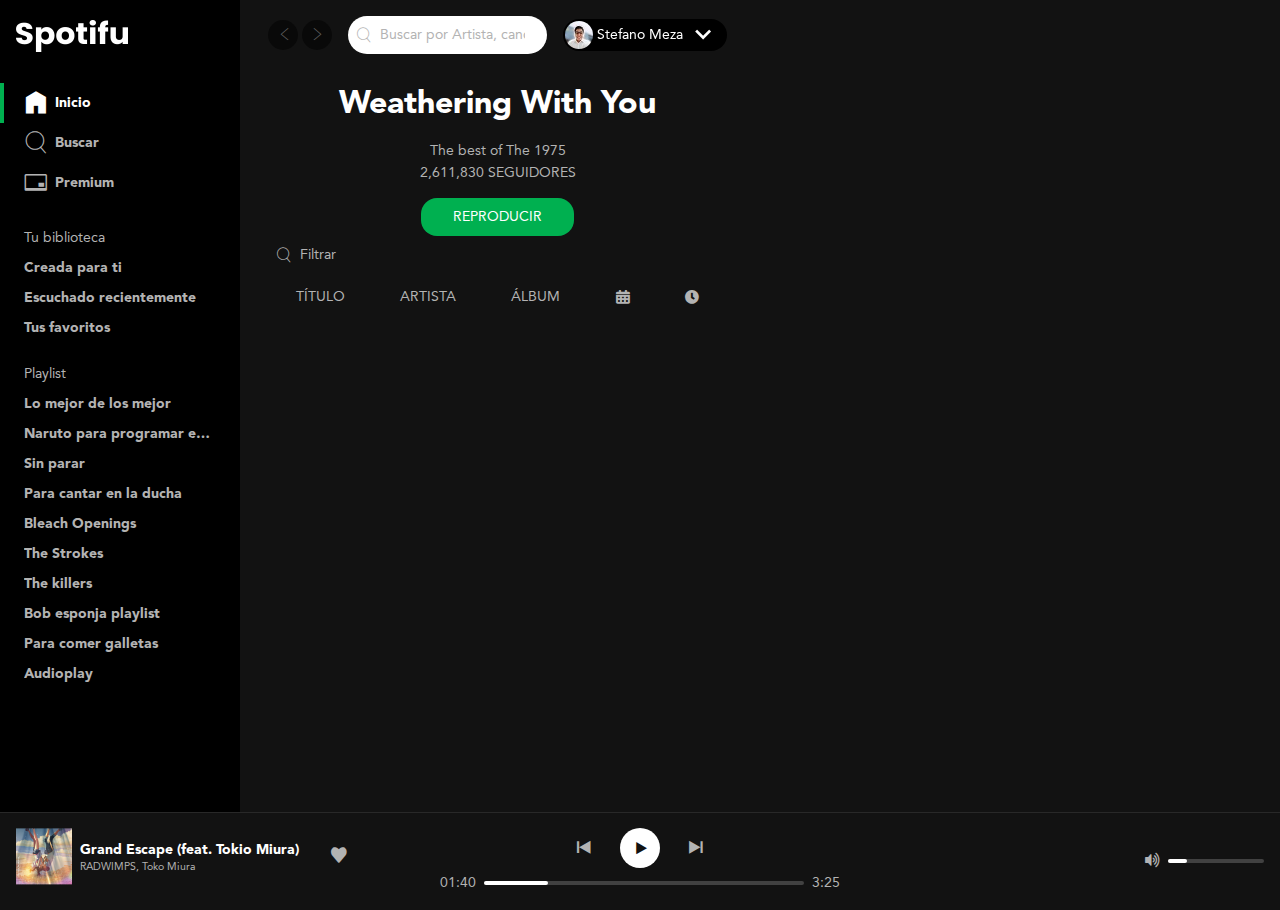
==== playlist.html @ 1817c363 "finish: playlist-header" ====
<!DOCTYPE html>
<html lang="en">
<head>
    <meta charset="UTF-8">
    <meta http-equiv="X-UA-Compatible" content="IE=edge">
    <meta name="viewport" content="width=device-width, initial-scale=1.0">
    <title>Spotifu</title>
    <link rel="stylesheet" href="./css/index.css">
    <meta property="og:title" content="Spotifu, the best music" />
    <meta property="og:type" content="website" />
    <meta property="og:url" content="" />
    <meta property="og:image" content="./img/spotifu-logo.png" />
    <meta property="og:description" 
    content="Heres the best music in the world, where you can download and heart it from free" />
    <link rel="apple-touch-icon" sizes="57x57" href="./favicon/apple-icon-57x57.png">
    <link rel="apple-touch-icon" sizes="60x60" href="./favicon/apple-icon-60x60.png">
    <link rel="apple-touch-icon" sizes="72x72" href="./favicon/apple-icon-72x72.png">
    <link rel="apple-touch-icon" sizes="76x76" href="./favicon/apple-icon-76x76.png">
    <link rel="apple-touch-icon" sizes="114x114" href="./favicon/apple-icon-114x114.png">
    <link rel="apple-touch-icon" sizes="120x120" href="./favicon/apple-icon-120x120.png">
    <link rel="apple-touch-icon" sizes="144x144" href="./favicon/apple-icon-144x144.png">
    <link rel="apple-touch-icon" sizes="152x152" href="./favicon/apple-icon-152x152.png">
    <link rel="apple-touch-icon" sizes="180x180" href="./favicon/apple-icon-180x180.png">
    <link rel="icon" type="image/png" sizes="192x192"  href="./favicon/android-icon-192x192.png">
    <link rel="icon" type="image/png" sizes="32x32" href="./favicon/favicon-32x32.png">
    <link rel="icon" type="image/png" sizes="96x96" href="./favicon/favicon-96x96.png">
    <link rel="icon" type="image/png" sizes="16x16" href="./favicon/favicon-16x16.png">
    <link rel="manifest" href="/manifest.json">
    <meta name="msapplication-TileColor" content="#ffffff">
    <meta name="msapplication-TileImage" content="/ms-icon-144x144.png">
    <meta name="theme-color" content="#ffffff">
</head>
<body class="body"> 
    
    <div class="layout">
        <div class="layout-block">
            <div class="layout-sidebar">
                <div class="sidebar">
                    <header class="logo" role="banner">
                        <a href="/" aria-current="page">
                            <img src="img/spotifu-logo.png" alt="Logo de Spotifu" class="logo-image" width="112" height="32">
                        </a>
                    </header>
                    <nav class="menu" aria-label="Principal">
                        <ul class="menu-list">
                            <li class="menuItem is-active">
                                <a href="/" aria-current="page" class="link">
                                    <i class="icon-home" aria-hidden="true"></i> <span>Inicio</span>
                                </a>
                            </li>
                            <li class="menuItem">
                                <a href="/" aria-current="page" class="link">
                                    <i class="icon-search" ></i> <span>Buscar</span>
                                </a>
                            </li>
                            <li class="menuItem">
                                <a href="/" aria-current="page" class="link">
                                    <i class="icon-credit-card"></i> <span>Premium</span>
                                </a>
                            </li>
                        </ul>
                    </nav>
                    <nav class="list" aria-labelledby="library-navigation">
                        <h2 class="list-title" id="library-navigation">Tu biblioteca</h2>
                        <ul class="list-content">
                            <li class="list-item">
                                <a href="" class="link">Creada para ti</a>
                            </li>
                            <li class="list-item">
                                <a href="" class="link">Escuchado recientemente</a>
                            </li>
                            <li class="list-item">
                                <a href="" class="link">Tus favoritos</a>
                            </li>
                        </ul>
                    </nav>
                    <nav class="list" aria-labelledby="playlist-navigation">
                        <h2 class="list-title" id="playlist-navigation">Playlist</h2>
                        <ul class="list-content">
                            <li class="list-item">
                                <span class="ellipsis">
                                    <a href="" class="link">Lo mejor de los mejor</a>
                                </span>
                            </li>
                            <li class="list-item">
                                <span class="ellipsis">
                                    <a href="" class="link">Naruto para programar en la ducha</a>
                                </span>
                            </li>
                            <li class="list-item">
                                <span class="ellipsis">
                                    <a href="" class="link">Sin parar</a>
                                </span>
                            </li>
                            <li class="list-item">
                                <span class="ellipsis">
                                    <a href="" class="link">Para cantar en la ducha </a>
                                </span>
                            </li>
                            <li class="list-item">
                                <span class="ellipsis">
                                    <a href="" class="link">Bleach Openings</a>     
                                </span>
                            </li>
                            <li class="list-item">
                                <span class="ellipsis">
                                    <a href="" class="link">The Strokes</a>
                                </span>
                            </li>
                            <li class="list-item">
                                <span class="ellipsis">
                                    
                                    <a href="" class="link">The killers</a>
                                </span>
                            </li>
                            <li class="list-item">
                                <span class="ellipsis">
                                    
                                    <a href="" class="link">Bob esponja playlist</a>
                                </span>
                            </li>
                            <li class="list-item">
                                <span class="ellipsis">
                                    
                                    <a href="" class="link">Para comer galletas</a>
                                </span>
                            </li>
                            <li class="list-item">
                                <span class="ellipsis">
                                    
                                    <a href="" class="link">Audioplay</a>
                                </span>
                            </li>
                        </ul>
                    </nav>
                </div>
            </div>
            <div class="layout-main">
                <div class="page">
                    <div class="sticky">
                        <div class="page-block">
                            <header  class="header " aria-label="Barra superior y menú del usuario">
                                <div class="navigation">
                                    <button disabled href="" aria-label="Volver" title="Volver" class="navigation-prev">
                                        <i class="icon-arrow-left" aria-hidden="true"></i>
                                    </button>
                                    <button disabled href="" aria-label="Avanzar " title="Avanzar" class="navigation-next">
                                        <i class="icon-arrow-right" aria-hidden="true"></i>
                                    </button>
                                </div>
                                <form class="search" role="search" aria-label="Buscar por Artista, canciones o podcast" >
                                    <i class="icon-search" aria-hidden="true" ></i>
                                    <input type="search" placeholder="Buscar por Artista, canciones o podcast">
                                </form>
                                <div class="user">
                                    <div class="user-container">
                                        <div class="user-picture">
                                            <img src="img/profile.jpg" alt="Foto de Perfil Usuario Piero Meza">
                                        </div>
                                        <span class="user-name">Stefano Meza</span>
                                       
                                    </div>
                                    <i class="icon-vector"></i>
                                </div>
                            </header>
                        </div>
                    </div>
                    <main>
                        <section class="playlist" aria-labelledby="region1">
                            <div class="playlist-top">
                                <h1 class="playlist-name" id="region1">Weathering With You</h1>
                                <div class="playlist-information">
                                    <p class="playlist-band">The best of The 1975</p> 
                                    <p class="playlist-follow">2,611,830 SEGUIDORES</p> 
                                </div>
                                <button class="button">
                                    REPRODUCIR
                                </button>
                            </div>
                            <div class="playlist-song">
                                <form class="search is-filter is-active" role="search" aria-label="Filtrar por canción de playlist Weathering With You" >
                                    <i class="icon-search" aria-hidden="true" ></i>
                                    <input type="search" placeholder="Filtrar">
                                </form>
                                <div class="playlist-songList">
                                    <div class="playlist-songListHeader">
                                        <h2 class="songList-headerHeadLine">TÍTULO</h2>
                                        <h2 class="songList-headerHeadLine" >ARTISTA</h2>
                                        <h2 class="songList-headerHeadLine">ÁLBUM</h2>
                                        <i class="icon-calendar"></i>
                                        <i class="icon-clock"></i>
                                    </div>
                                    <div class="playList-songs">

                                    </div>
                                </div>
                            </div>
                        </section>

                    </main>
                </div>
            </div>
            
        </div>
        <div class="layout-block">
            <footer class="layout-bottom">
                <div class="player">
                    <div class="player-nowPlaying">
                        <div class="nowPlaying">
                            <div class="nowPlaying-cover">
                                <img src="img/MiniCover.png" alt="Portada Grand Scape">
                            </div>
                            <div class="nowPlaying-details">
                                <div class="nowPlaying-description">
                                    <a href="#song" class="nowPlaying-title">
                                        Grand Escape (feat. Tokio Miura) 
                                    </a> 
                                    <a href="#RADWIMPS" class="nowPlaying-artist"> 
                                        RADWIMPS, Toko Miura 
                                    </a> 
                                </div>
                                <div class="nowPlaying-actions">
                                    <button class="player-control"  role="switch" title="Guardar en tu biblioteca" aria-label="Guardar en tu biblioteca" aria-checked="false">
                                        <i class="icon-heart" aria-hidden="true"></i>
                                    </button>
                                </div>
                               
                            </div>
                        </div>
                    </div>
                    <div class="player-PlayerControls">
                        <div class="playerControls">
                            <div class="playerControls-buttons" aria-label="Controles de reproducción">
                                <button class="buttonIcon" aria-label="Anterior" title="Anterior">
                                    <i class="icon-prev" aria-hidden="true"></i>
                                </button>
                                <button class="buttonIcon is-white" aria-label="Reproducir">
                                    <i class="icon-play" aria-hidden="true"></i>
                                </button>
                                <button class="buttonIcon" aria-label="Siguiente" title="Siguiente">
                                    <i class="icon-next" aria-hidden="true"></i>
                                </button>
                            </div>
                            
                            <div class="playerPlayback">
                                <span class="playerPlayback-progressTime">01:40</span>
                                <div class="playerPlayback-slider">
                                    <div class="slider">
                                        <div class="slider-progress">
                                            <button class="slider-button" aria-label="Controlar el progreso de la reproducción"></button>
                                        </div>
                                    </div>
                                </div>
                                <span class="playPlayback-progressTime">3:25</span>
                            </div>
                        </div>
                    </div>
                    <div class="player-playerVolumen">
                        <div class="playerVolumen">
                            <button class="player-control" aria-describedby="volumen-icon" aria-label="Silenciar">
                                <i class="icon-volume-up" id="volumen-icon" aria-hidden="true" role="presentation" aria-label="Volumen alto"></i>
                            </button>
                            <div class="playerVolumen-slider">
                                <div class="slider">
                                    <div class="slider-progress">
                                        <button class="slider-button" aria-label="Controlar el progreso de la reproducción"></button>
                                    </div>
                                </div>
                            </div>
                        </div>
                    </div>
                </div>

            </footer>
        </div>
    </div>


</body>
</html>
---- css/index.css ----
@import './icons.css';
@import './fonts.css';
@import './body.css';
@import './links.css';
@import './button-icon.css';
@import './sidebar.css';
@import './ellipsis.css';
@import './player.css';
@import './page.css';
@import './layout.css';
@import './scrollbar.css';
@import './playlist.css';
@import './filter-bar.css';

:root{
 --primary: #00B050;
 --white: #fff;
 --gray10: #B3B3B3;
 --gray20: #737373;
 --gray30: #282828;
 --gray40: #181818;
 --gray50: #121212;
 --gray60: #000;


 --baseFontFamily: Avenir, Helvetica, san-serif;
 --headLine1: bold 2rem/normal var(--baseFontFamily);
 --headLine2: bold 1.5rem/1.75rem var(--baseFontFamily);
 --Subtitle2: normal 1.33rem/auto var(--baseFontFamily);
 --baseFont: normal .875rem/1.375rem var(--baseFontFamily);
 --baseFontBold: bold .875rem/1.375rem var(--baseFontFamily);
 --button: bold .875rem/1rem var(--baseFontFamily);
 --smallFont: normal .75em/normal var(--baseFontFamily);
 --buttonFont: 500 0.875/1rem var(--baseFontFamily);

}
@media screen and (min-width: 1366px) {
    :root{
        font-size: 18px;
    }
}
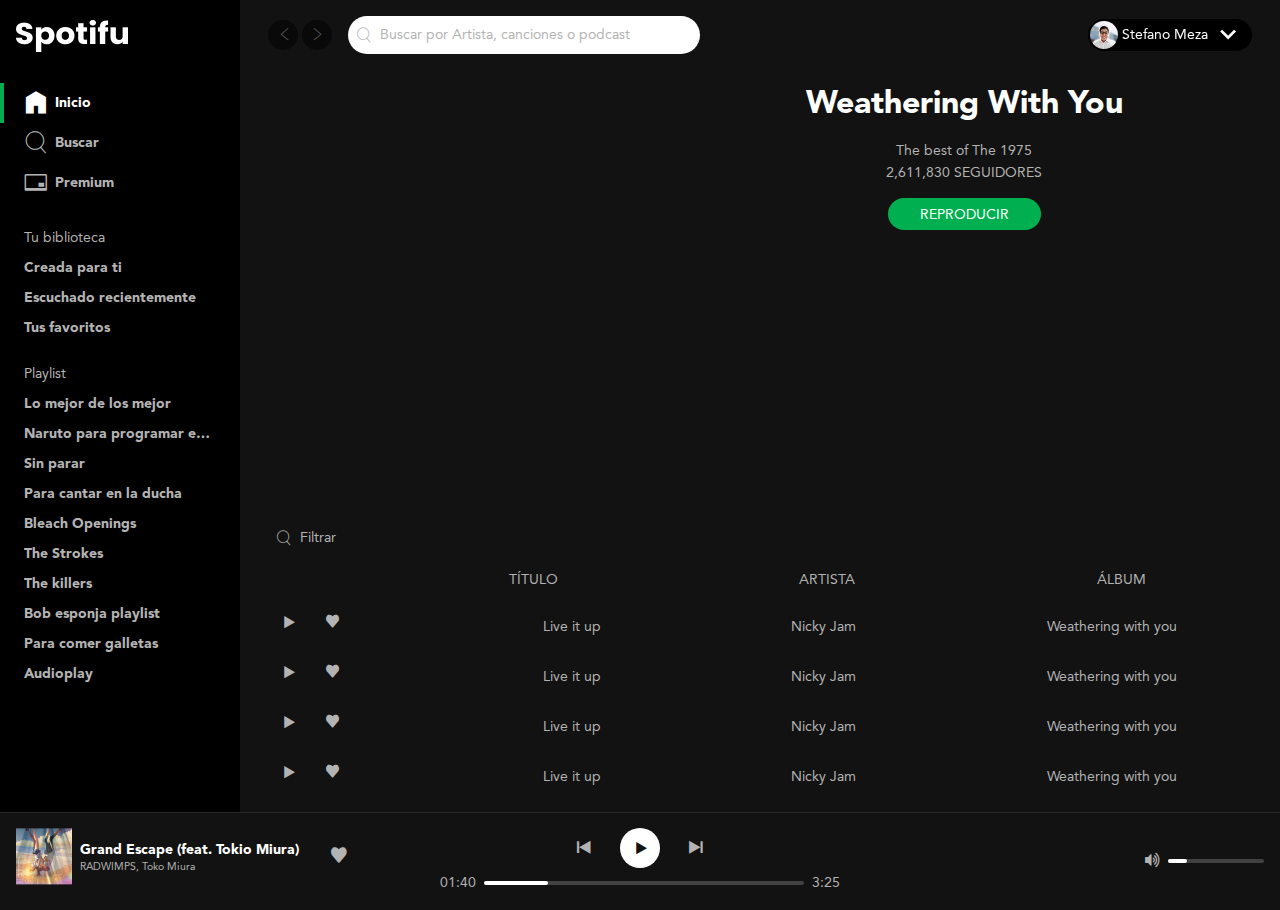
==== commit 7a2202a6: "not fixed playlistTop part" ====
--- a/playlist.html
+++ b/playlist.html
@@ -177,21 +177,127 @@
                                     REPRODUCIR
                                 </button>
                             </div>
-                            <div class="playlist-song">
+                            <div class="playlist-body">
                                 <form class="search is-filter is-active" role="search" aria-label="Filtrar por canción de playlist Weathering With You" >
                                     <i class="icon-search" aria-hidden="true" ></i>
                                     <input type="search" placeholder="Filtrar">
                                 </form>
-                                <div class="playlist-songList">
-                                    <div class="playlist-songListHeader">
+                                <div class="playlist-list">
+                                    <div class="playlist-listHeader">
                                         <h2 class="songList-headerHeadLine">TÍTULO</h2>
                                         <h2 class="songList-headerHeadLine" >ARTISTA</h2>
                                         <h2 class="songList-headerHeadLine">ÁLBUM</h2>
-                                        <i class="icon-calendar"></i>
-                                        <i class="icon-clock"></i>
-                                    </div>
-                                    <div class="playList-songs">
-
+                                        <div class="icons">
+                                            <i class="icon-calendar"></i>
+                                            <i class="icon-clock"></i>
+                                        </div>
+                                    </div>
+                                    <div class="playlist-listSongs">
+                                        <div class="playlist-listSong">
+                                            <div class="song-icons">
+                                                <button class="buttonIcon" aria-label="Reproducir" title="Reproducir">
+                                                    <i class="icon-play" aria-hidden="true"></i>
+                                                </button>
+                                                <button class="buttonIcon" aria-label="Me gusta" title="Me gusta">
+                                                    <i class="icon-heart" aria-hidden="true"></i>
+                                                </button>
+                                            </div>
+                                                <h3 class="playlist-listSongTitle">Live it up</h3>
+                                                <h3 class="playlist-listSongArtist">Nicky Jam</h3>
+                                                <h3 class="playlist-listSongAlbum">Weathering with you</h3>
+                                                <h3 class="playlist-listSongDate">2022-02-05</h3>
+                                                <h3 class="playlist-listSongDuration">3:25</h3>  
+                                        </div>
+                                        <div class="playlist-listSong">
+                                            <div class="song-icons">
+                                                <button class="buttonIcon" aria-label="Reproducir" title="Reproducir">
+                                                    <i class="icon-play" aria-hidden="true"></i>
+                                                </button>
+                                                <button class="buttonIcon" aria-label="Me gusta" title="Me gusta">
+                                                    <i class="icon-heart" aria-hidden="true"></i>
+                                                </button>
+                                            </div>
+                                                <h3 class="playlist-listSongTitle">Live it up</h3>
+                                                <h3 class="playlist-listSongArtist">Nicky Jam</h3>
+                                                <h3 class="playlist-listSongAlbum">Weathering with you</h3>
+                                                <h3 class="playlist-listSongDate">2022-02-05</h3>
+                                                <h3 class="playlist-listSongDuration">3:25</h3>  
+                                        </div>
+                                        <div class="playlist-listSong">
+                                            <div class="song-icons">
+                                                <button class="buttonIcon" aria-label="Reproducir" title="Reproducir">
+                                                    <i class="icon-play" aria-hidden="true"></i>
+                                                </button>
+                                                <button class="buttonIcon" aria-label="Me gusta" title="Me gusta">
+                                                    <i class="icon-heart" aria-hidden="true"></i>
+                                                </button>
+                                            </div>
+                                                <h3 class="playlist-listSongTitle">Live it up</h3>
+                                                <h3 class="playlist-listSongArtist">Nicky Jam</h3>
+                                                <h3 class="playlist-listSongAlbum">Weathering with you</h3>
+                                                <h3 class="playlist-listSongDate">2022-02-05</h3>
+                                                <h3 class="playlist-listSongDuration">3:25</h3>  
+                                        </div>
+                                        <div class="playlist-listSong">
+                                            <div class="song-icons">
+                                                <button class="buttonIcon" aria-label="Reproducir" title="Reproducir">
+                                                    <i class="icon-play" aria-hidden="true"></i>
+                                                </button>
+                                                <button class="buttonIcon" aria-label="Me gusta" title="Me gusta">
+                                                    <i class="icon-heart" aria-hidden="true"></i>
+                                                </button>
+                                            </div>
+                                                <h3 class="playlist-listSongTitle">Live it up</h3>
+                                                <h3 class="playlist-listSongArtist">Nicky Jam</h3>
+                                                <h3 class="playlist-listSongAlbum">Weathering with you</h3>
+                                                <h3 class="playlist-listSongDate">2022-02-05</h3>
+                                                <h3 class="playlist-listSongDuration">3:25</h3>  
+                                        </div>
+                                        <div class="playlist-listSong">
+                                            <div class="song-icons">
+                                                <button class="buttonIcon" aria-label="Reproducir" title="Reproducir">
+                                                    <i class="icon-play" aria-hidden="true"></i>
+                                                </button>
+                                                <button class="buttonIcon" aria-label="Me gusta" title="Me gusta">
+                                                    <i class="icon-heart" aria-hidden="true"></i>
+                                                </button>
+                                            </div>
+                                                <h3 class="playlist-listSongTitle">Live it up</h3>
+                                                <h3 class="playlist-listSongArtist">Nicky Jam</h3>
+                                                <h3 class="playlist-listSongAlbum">Weathering with you</h3>
+                                                <h3 class="playlist-listSongDate">2022-02-05</h3>
+                                                <h3 class="playlist-listSongDuration">3:25</h3>  
+                                        </div>
+                                        <div class="playlist-listSong">
+                                            <div class="song-icons">
+                                                <button class="buttonIcon" aria-label="Reproducir" title="Reproducir">
+                                                    <i class="icon-play" aria-hidden="true"></i>
+                                                </button>
+                                                <button class="buttonIcon" aria-label="Me gusta" title="Me gusta">
+                                                    <i class="icon-heart" aria-hidden="true"></i>
+                                                </button>
+                                            </div>
+                                                <h3 class="playlist-listSongTitle">Live it up</h3>
+                                                <h3 class="playlist-listSongArtist">Nicky Jam</h3>
+                                                <h3 class="playlist-listSongAlbum">Weathering with you</h3>
+                                                <h3 class="playlist-listSongDate">2022-02-05</h3>
+                                                <h3 class="playlist-listSongDuration">3:25</h3>  
+                                        </div>
+                                        <div class="playlist-listSong">
+                                            <div class="song-icons">
+                                                <button class="buttonIcon" aria-label="Reproducir" title="Reproducir">
+                                                    <i class="icon-play" aria-hidden="true"></i>
+                                                </button>
+                                                <button class="buttonIcon" aria-label="Me gusta" title="Me gusta">
+                                                    <i class="icon-heart" aria-hidden="true"></i>
+                                                </button>
+                                            </div>
+                                                <h3 class="playlist-listSongTitle">Live it up</h3>
+                                                <h3 class="playlist-listSongArtist">Nicky Jam</h3>
+                                                <h3 class="playlist-listSongAlbum">Weathering with you</h3>
+                                                <h3 class="playlist-listSongDate">2022-02-05</h3>
+                                                <h3 class="playlist-listSongDuration">3:25</h3>  
+                                        </div>
                                     </div>
                                 </div>
                             </div>
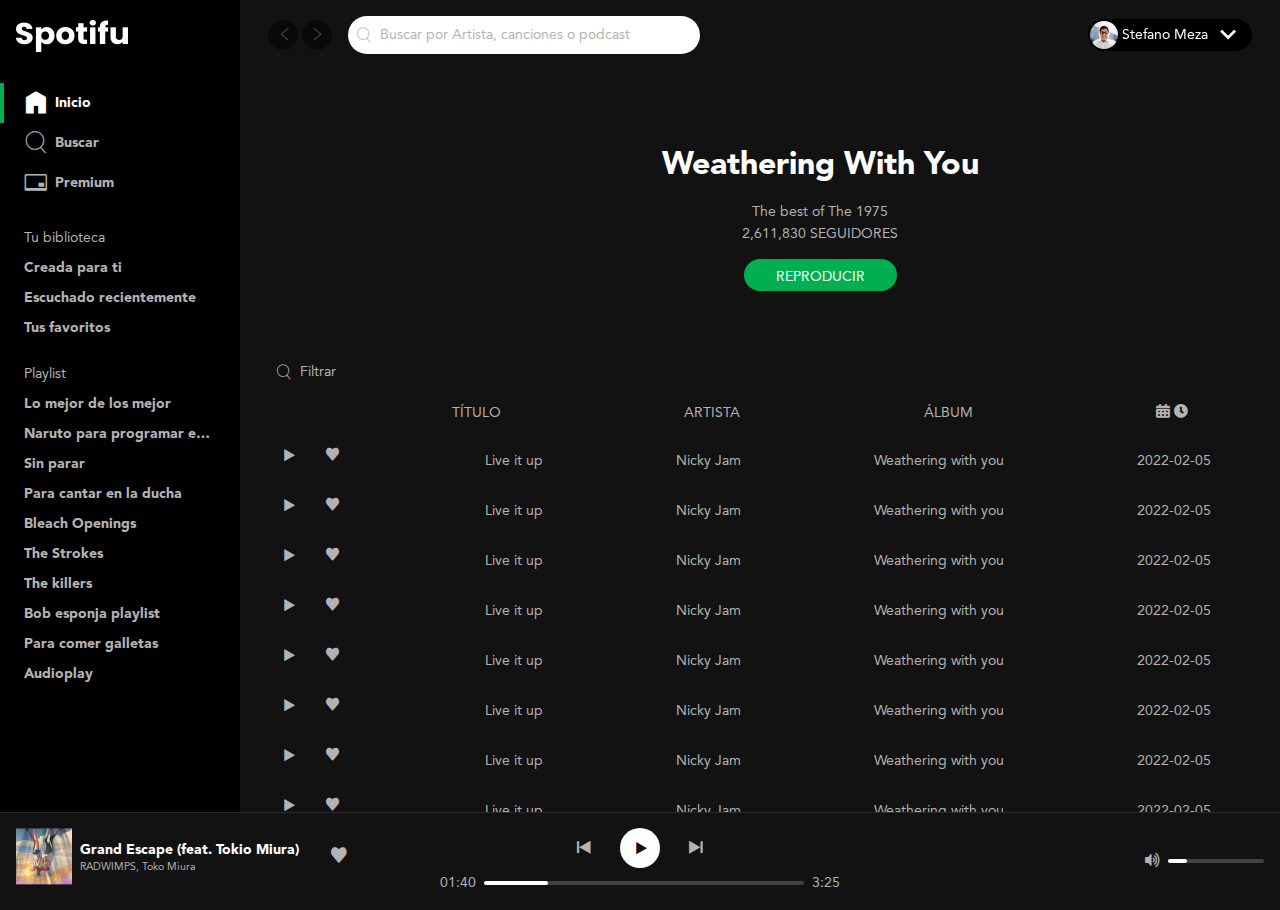
==== commit a04b7707: "add playlist" ====
--- a/playlist.html
+++ b/playlist.html
@@ -298,6 +298,36 @@
                                                 <h3 class="playlist-listSongDate">2022-02-05</h3>
                                                 <h3 class="playlist-listSongDuration">3:25</h3>  
                                         </div>
+                                        <div class="playlist-listSong">
+                                            <div class="song-icons">
+                                                <button class="buttonIcon" aria-label="Reproducir" title="Reproducir">
+                                                    <i class="icon-play" aria-hidden="true"></i>
+                                                </button>
+                                                <button class="buttonIcon" aria-label="Me gusta" title="Me gusta">
+                                                    <i class="icon-heart" aria-hidden="true"></i>
+                                                </button>
+                                            </div>
+                                                <h3 class="playlist-listSongTitle">Live it up</h3>
+                                                <h3 class="playlist-listSongArtist">Nicky Jam</h3>
+                                                <h3 class="playlist-listSongAlbum">Weathering with you</h3>
+                                                <h3 class="playlist-listSongDate">2022-02-05</h3>
+                                                <h3 class="playlist-listSongDuration">3:25</h3>  
+                                        </div>
+                                        <div class="playlist-listSong">
+                                            <div class="song-icons">
+                                                <button class="buttonIcon" aria-label="Reproducir" title="Reproducir">
+                                                    <i class="icon-play" aria-hidden="true"></i>
+                                                </button>
+                                                <button class="buttonIcon" aria-label="Me gusta" title="Me gusta">
+                                                    <i class="icon-heart" aria-hidden="true"></i>
+                                                </button>
+                                            </div>
+                                                <h3 class="playlist-listSongTitle">Live it up</h3>
+                                                <h3 class="playlist-listSongArtist">Nicky Jam</h3>
+                                                <h3 class="playlist-listSongAlbum">Weathering with you</h3>
+                                                <h3 class="playlist-listSongDate">2022-02-05</h3>
+                                                <h3 class="playlist-listSongDuration">3:25</h3>  
+                                        </div>
                                     </div>
                                 </div>
                             </div>
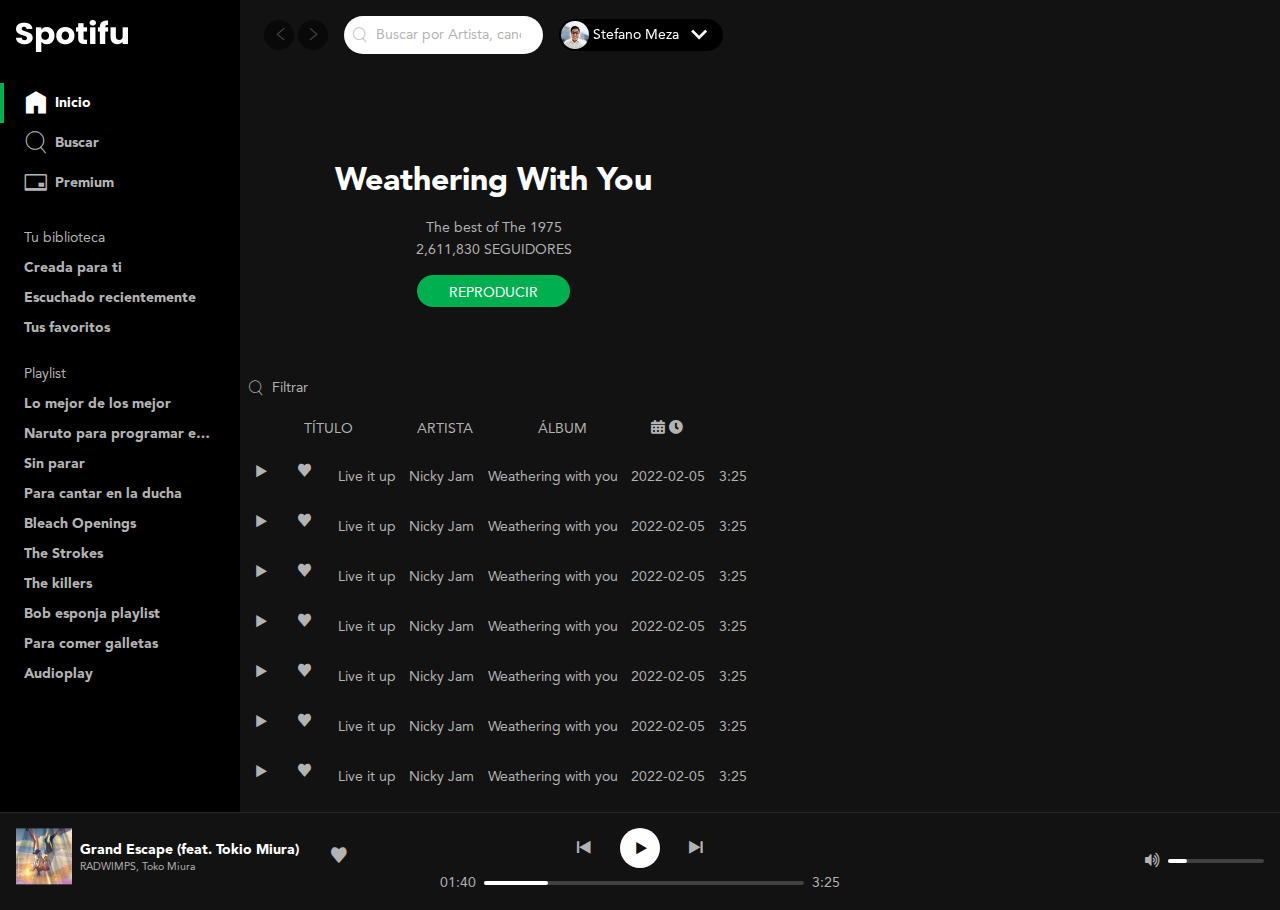
==== commit 572841a8: "need to fix" ====
--- a/playlist.html
+++ b/playlist.html
@@ -136,7 +136,7 @@
                 </div>
             </div>
             <div class="layout-main">
-                <div class="page">
+                <div class="page-block">
                     <div class="sticky">
                         <div class="page-block">
                             <header  class="header " aria-label="Barra superior y menú del usuario">
@@ -165,7 +165,7 @@
                             </header>
                         </div>
                     </div>
-                    <main>
+                    <main class="page-block">
                         <section class="playlist" aria-labelledby="region1">
                             <div class="playlist-top">
                                 <h1 class="playlist-name" id="region1">Weathering With You</h1>
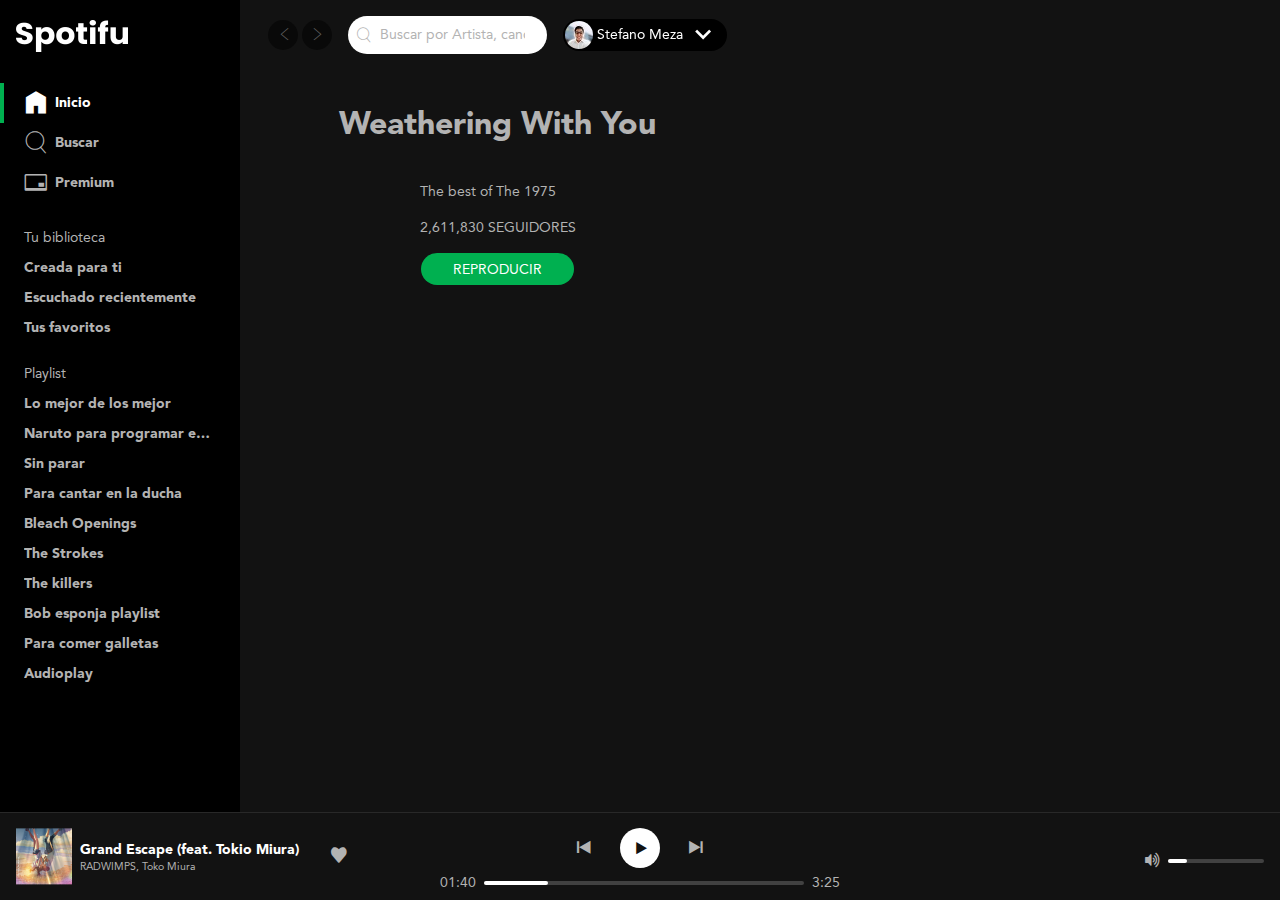
==== commit 4e669166: "add: html" ====
--- a/playlist.html
+++ b/playlist.html
@@ -31,7 +31,6 @@
     <meta name="theme-color" content="#ffffff">
 </head>
 <body class="body"> 
-    
     <div class="layout">
         <div class="layout-block">
             <div class="layout-sidebar">
@@ -136,7 +135,7 @@
                 </div>
             </div>
             <div class="layout-main">
-                <div class="page-block">
+                <div class="page">
                     <div class="sticky">
                         <div class="page-block">
                             <header  class="header " aria-label="Barra superior y menú del usuario">
@@ -178,161 +177,9 @@
                                 </button>
                             </div>
                             <div class="playlist-body">
-                                <form class="search is-filter is-active" role="search" aria-label="Filtrar por canción de playlist Weathering With You" >
-                                    <i class="icon-search" aria-hidden="true" ></i>
-                                    <input type="search" placeholder="Filtrar">
-                                </form>
-                                <div class="playlist-list">
-                                    <div class="playlist-listHeader">
-                                        <h2 class="songList-headerHeadLine">TÍTULO</h2>
-                                        <h2 class="songList-headerHeadLine" >ARTISTA</h2>
-                                        <h2 class="songList-headerHeadLine">ÁLBUM</h2>
-                                        <div class="icons">
-                                            <i class="icon-calendar"></i>
-                                            <i class="icon-clock"></i>
-                                        </div>
-                                    </div>
-                                    <div class="playlist-listSongs">
-                                        <div class="playlist-listSong">
-                                            <div class="song-icons">
-                                                <button class="buttonIcon" aria-label="Reproducir" title="Reproducir">
-                                                    <i class="icon-play" aria-hidden="true"></i>
-                                                </button>
-                                                <button class="buttonIcon" aria-label="Me gusta" title="Me gusta">
-                                                    <i class="icon-heart" aria-hidden="true"></i>
-                                                </button>
-                                            </div>
-                                                <h3 class="playlist-listSongTitle">Live it up</h3>
-                                                <h3 class="playlist-listSongArtist">Nicky Jam</h3>
-                                                <h3 class="playlist-listSongAlbum">Weathering with you</h3>
-                                                <h3 class="playlist-listSongDate">2022-02-05</h3>
-                                                <h3 class="playlist-listSongDuration">3:25</h3>  
-                                        </div>
-                                        <div class="playlist-listSong">
-                                            <div class="song-icons">
-                                                <button class="buttonIcon" aria-label="Reproducir" title="Reproducir">
-                                                    <i class="icon-play" aria-hidden="true"></i>
-                                                </button>
-                                                <button class="buttonIcon" aria-label="Me gusta" title="Me gusta">
-                                                    <i class="icon-heart" aria-hidden="true"></i>
-                                                </button>
-                                            </div>
-                                                <h3 class="playlist-listSongTitle">Live it up</h3>
-                                                <h3 class="playlist-listSongArtist">Nicky Jam</h3>
-                                                <h3 class="playlist-listSongAlbum">Weathering with you</h3>
-                                                <h3 class="playlist-listSongDate">2022-02-05</h3>
-                                                <h3 class="playlist-listSongDuration">3:25</h3>  
-                                        </div>
-                                        <div class="playlist-listSong">
-                                            <div class="song-icons">
-                                                <button class="buttonIcon" aria-label="Reproducir" title="Reproducir">
-                                                    <i class="icon-play" aria-hidden="true"></i>
-                                                </button>
-                                                <button class="buttonIcon" aria-label="Me gusta" title="Me gusta">
-                                                    <i class="icon-heart" aria-hidden="true"></i>
-                                                </button>
-                                            </div>
-                                                <h3 class="playlist-listSongTitle">Live it up</h3>
-                                                <h3 class="playlist-listSongArtist">Nicky Jam</h3>
-                                                <h3 class="playlist-listSongAlbum">Weathering with you</h3>
-                                                <h3 class="playlist-listSongDate">2022-02-05</h3>
-                                                <h3 class="playlist-listSongDuration">3:25</h3>  
-                                        </div>
-                                        <div class="playlist-listSong">
-                                            <div class="song-icons">
-                                                <button class="buttonIcon" aria-label="Reproducir" title="Reproducir">
-                                                    <i class="icon-play" aria-hidden="true"></i>
-                                                </button>
-                                                <button class="buttonIcon" aria-label="Me gusta" title="Me gusta">
-                                                    <i class="icon-heart" aria-hidden="true"></i>
-                                                </button>
-                                            </div>
-                                                <h3 class="playlist-listSongTitle">Live it up</h3>
-                                                <h3 class="playlist-listSongArtist">Nicky Jam</h3>
-                                                <h3 class="playlist-listSongAlbum">Weathering with you</h3>
-                                                <h3 class="playlist-listSongDate">2022-02-05</h3>
-                                                <h3 class="playlist-listSongDuration">3:25</h3>  
-                                        </div>
-                                        <div class="playlist-listSong">
-                                            <div class="song-icons">
-                                                <button class="buttonIcon" aria-label="Reproducir" title="Reproducir">
-                                                    <i class="icon-play" aria-hidden="true"></i>
-                                                </button>
-                                                <button class="buttonIcon" aria-label="Me gusta" title="Me gusta">
-                                                    <i class="icon-heart" aria-hidden="true"></i>
-                                                </button>
-                                            </div>
-                                                <h3 class="playlist-listSongTitle">Live it up</h3>
-                                                <h3 class="playlist-listSongArtist">Nicky Jam</h3>
-                                                <h3 class="playlist-listSongAlbum">Weathering with you</h3>
-                                                <h3 class="playlist-listSongDate">2022-02-05</h3>
-                                                <h3 class="playlist-listSongDuration">3:25</h3>  
-                                        </div>
-                                        <div class="playlist-listSong">
-                                            <div class="song-icons">
-                                                <button class="buttonIcon" aria-label="Reproducir" title="Reproducir">
-                                                    <i class="icon-play" aria-hidden="true"></i>
-                                                </button>
-                                                <button class="buttonIcon" aria-label="Me gusta" title="Me gusta">
-                                                    <i class="icon-heart" aria-hidden="true"></i>
-                                                </button>
-                                            </div>
-                                                <h3 class="playlist-listSongTitle">Live it up</h3>
-                                                <h3 class="playlist-listSongArtist">Nicky Jam</h3>
-                                                <h3 class="playlist-listSongAlbum">Weathering with you</h3>
-                                                <h3 class="playlist-listSongDate">2022-02-05</h3>
-                                                <h3 class="playlist-listSongDuration">3:25</h3>  
-                                        </div>
-                                        <div class="playlist-listSong">
-                                            <div class="song-icons">
-                                                <button class="buttonIcon" aria-label="Reproducir" title="Reproducir">
-                                                    <i class="icon-play" aria-hidden="true"></i>
-                                                </button>
-                                                <button class="buttonIcon" aria-label="Me gusta" title="Me gusta">
-                                                    <i class="icon-heart" aria-hidden="true"></i>
-                                                </button>
-                                            </div>
-                                                <h3 class="playlist-listSongTitle">Live it up</h3>
-                                                <h3 class="playlist-listSongArtist">Nicky Jam</h3>
-                                                <h3 class="playlist-listSongAlbum">Weathering with you</h3>
-                                                <h3 class="playlist-listSongDate">2022-02-05</h3>
-                                                <h3 class="playlist-listSongDuration">3:25</h3>  
-                                        </div>
-                                        <div class="playlist-listSong">
-                                            <div class="song-icons">
-                                                <button class="buttonIcon" aria-label="Reproducir" title="Reproducir">
-                                                    <i class="icon-play" aria-hidden="true"></i>
-                                                </button>
-                                                <button class="buttonIcon" aria-label="Me gusta" title="Me gusta">
-                                                    <i class="icon-heart" aria-hidden="true"></i>
-                                                </button>
-                                            </div>
-                                                <h3 class="playlist-listSongTitle">Live it up</h3>
-                                                <h3 class="playlist-listSongArtist">Nicky Jam</h3>
-                                                <h3 class="playlist-listSongAlbum">Weathering with you</h3>
-                                                <h3 class="playlist-listSongDate">2022-02-05</h3>
-                                                <h3 class="playlist-listSongDuration">3:25</h3>  
-                                        </div>
-                                        <div class="playlist-listSong">
-                                            <div class="song-icons">
-                                                <button class="buttonIcon" aria-label="Reproducir" title="Reproducir">
-                                                    <i class="icon-play" aria-hidden="true"></i>
-                                                </button>
-                                                <button class="buttonIcon" aria-label="Me gusta" title="Me gusta">
-                                                    <i class="icon-heart" aria-hidden="true"></i>
-                                                </button>
-                                            </div>
-                                                <h3 class="playlist-listSongTitle">Live it up</h3>
-                                                <h3 class="playlist-listSongArtist">Nicky Jam</h3>
-                                                <h3 class="playlist-listSongAlbum">Weathering with you</h3>
-                                                <h3 class="playlist-listSongDate">2022-02-05</h3>
-                                                <h3 class="playlist-listSongDuration">3:25</h3>  
-                                        </div>
-                                    </div>
-                                </div>
+                                
                             </div>
                         </section>
-
                     </main>
                 </div>
             </div>
--- a/css/index.css
+++ b/css/index.css
@@ -10,8 +10,6 @@
 @import './layout.css';
 @import './scrollbar.css';
 @import './playlist.css';
-@import './filter-bar.css';
-
 :root{
  --primary: #00B050;
  --white: #fff;
@@ -22,20 +20,11 @@
  --gray50: #121212;
  --gray60: #000;
 
-
  --baseFontFamily: Avenir, Helvetica, san-serif;
  --headLine1: bold 2rem/normal var(--baseFontFamily);
  --headLine2: bold 1.5rem/1.75rem var(--baseFontFamily);
- --Subtitle2: normal 1.33rem/auto var(--baseFontFamily);
  --baseFont: normal .875rem/1.375rem var(--baseFontFamily);
  --baseFontBold: bold .875rem/1.375rem var(--baseFontFamily);
  --button: bold .875rem/1rem var(--baseFontFamily);
  --smallFont: normal .75em/normal var(--baseFontFamily);
- --buttonFont: 500 0.875/1rem var(--baseFontFamily);
-
 }
-@media screen and (min-width: 1366px) {
-    :root{
-        font-size: 18px;
-    }
-}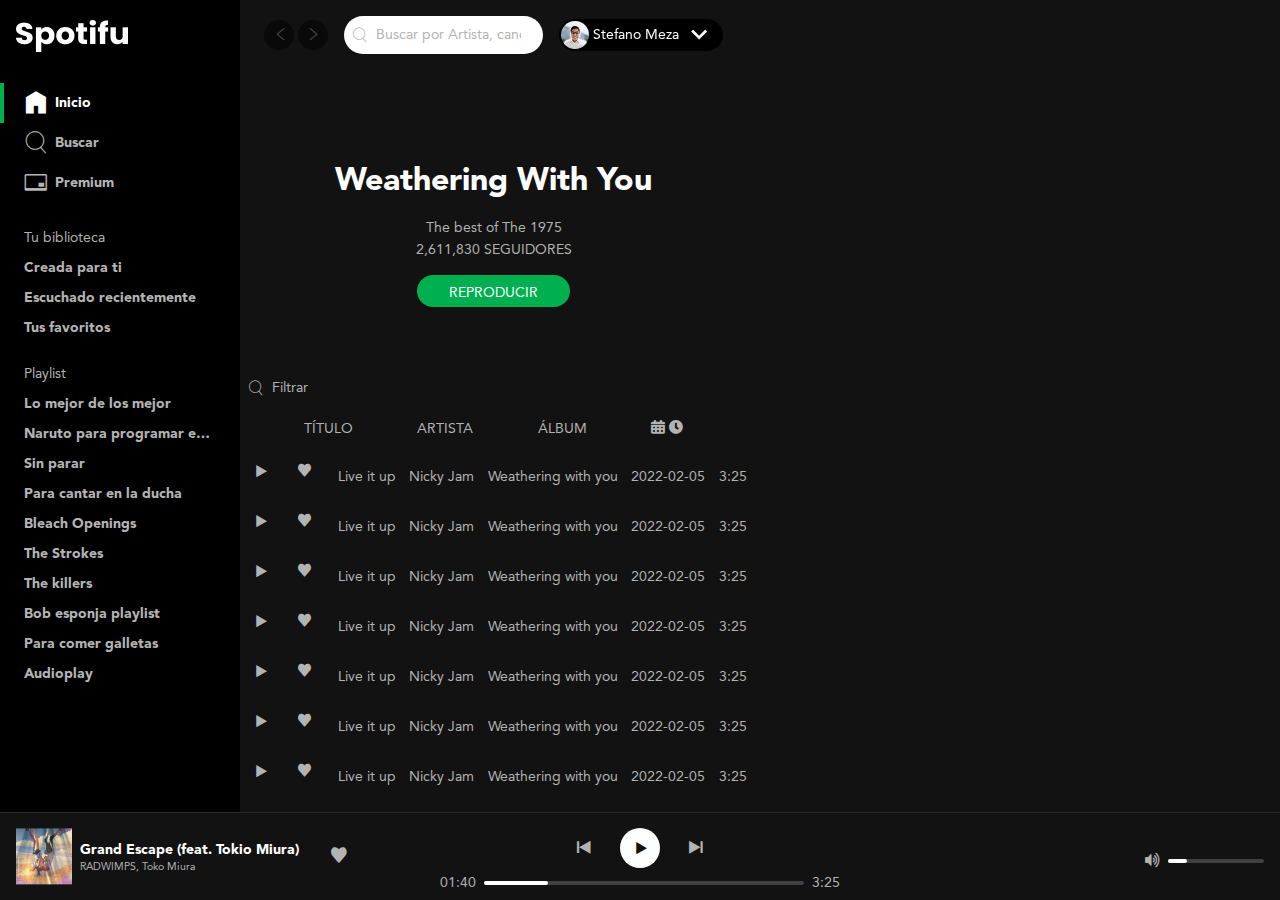
==== commit da493820: "merge: feature/main" ====
--- a/playlist.html
+++ b/playlist.html
@@ -31,6 +31,7 @@
     <meta name="theme-color" content="#ffffff">
 </head>
 <body class="body"> 
+    
     <div class="layout">
         <div class="layout-block">
             <div class="layout-sidebar">
@@ -135,7 +136,7 @@
                 </div>
             </div>
             <div class="layout-main">
-                <div class="page">
+                <div class="page-block">
                     <div class="sticky">
                         <div class="page-block">
                             <header  class="header " aria-label="Barra superior y menú del usuario">
@@ -177,9 +178,161 @@
                                 </button>
                             </div>
                             <div class="playlist-body">
-                                
+                                <form class="search is-filter is-active" role="search" aria-label="Filtrar por canción de playlist Weathering With You" >
+                                    <i class="icon-search" aria-hidden="true" ></i>
+                                    <input type="search" placeholder="Filtrar">
+                                </form>
+                                <div class="playlist-list">
+                                    <div class="playlist-listHeader">
+                                        <h2 class="songList-headerHeadLine">TÍTULO</h2>
+                                        <h2 class="songList-headerHeadLine" >ARTISTA</h2>
+                                        <h2 class="songList-headerHeadLine">ÁLBUM</h2>
+                                        <div class="icons">
+                                            <i class="icon-calendar"></i>
+                                            <i class="icon-clock"></i>
+                                        </div>
+                                    </div>
+                                    <div class="playlist-listSongs">
+                                        <div class="playlist-listSong">
+                                            <div class="song-icons">
+                                                <button class="buttonIcon" aria-label="Reproducir" title="Reproducir">
+                                                    <i class="icon-play" aria-hidden="true"></i>
+                                                </button>
+                                                <button class="buttonIcon" aria-label="Me gusta" title="Me gusta">
+                                                    <i class="icon-heart" aria-hidden="true"></i>
+                                                </button>
+                                            </div>
+                                                <h3 class="playlist-listSongTitle">Live it up</h3>
+                                                <h3 class="playlist-listSongArtist">Nicky Jam</h3>
+                                                <h3 class="playlist-listSongAlbum">Weathering with you</h3>
+                                                <h3 class="playlist-listSongDate">2022-02-05</h3>
+                                                <h3 class="playlist-listSongDuration">3:25</h3>  
+                                        </div>
+                                        <div class="playlist-listSong">
+                                            <div class="song-icons">
+                                                <button class="buttonIcon" aria-label="Reproducir" title="Reproducir">
+                                                    <i class="icon-play" aria-hidden="true"></i>
+                                                </button>
+                                                <button class="buttonIcon" aria-label="Me gusta" title="Me gusta">
+                                                    <i class="icon-heart" aria-hidden="true"></i>
+                                                </button>
+                                            </div>
+                                                <h3 class="playlist-listSongTitle">Live it up</h3>
+                                                <h3 class="playlist-listSongArtist">Nicky Jam</h3>
+                                                <h3 class="playlist-listSongAlbum">Weathering with you</h3>
+                                                <h3 class="playlist-listSongDate">2022-02-05</h3>
+                                                <h3 class="playlist-listSongDuration">3:25</h3>  
+                                        </div>
+                                        <div class="playlist-listSong">
+                                            <div class="song-icons">
+                                                <button class="buttonIcon" aria-label="Reproducir" title="Reproducir">
+                                                    <i class="icon-play" aria-hidden="true"></i>
+                                                </button>
+                                                <button class="buttonIcon" aria-label="Me gusta" title="Me gusta">
+                                                    <i class="icon-heart" aria-hidden="true"></i>
+                                                </button>
+                                            </div>
+                                                <h3 class="playlist-listSongTitle">Live it up</h3>
+                                                <h3 class="playlist-listSongArtist">Nicky Jam</h3>
+                                                <h3 class="playlist-listSongAlbum">Weathering with you</h3>
+                                                <h3 class="playlist-listSongDate">2022-02-05</h3>
+                                                <h3 class="playlist-listSongDuration">3:25</h3>  
+                                        </div>
+                                        <div class="playlist-listSong">
+                                            <div class="song-icons">
+                                                <button class="buttonIcon" aria-label="Reproducir" title="Reproducir">
+                                                    <i class="icon-play" aria-hidden="true"></i>
+                                                </button>
+                                                <button class="buttonIcon" aria-label="Me gusta" title="Me gusta">
+                                                    <i class="icon-heart" aria-hidden="true"></i>
+                                                </button>
+                                            </div>
+                                                <h3 class="playlist-listSongTitle">Live it up</h3>
+                                                <h3 class="playlist-listSongArtist">Nicky Jam</h3>
+                                                <h3 class="playlist-listSongAlbum">Weathering with you</h3>
+                                                <h3 class="playlist-listSongDate">2022-02-05</h3>
+                                                <h3 class="playlist-listSongDuration">3:25</h3>  
+                                        </div>
+                                        <div class="playlist-listSong">
+                                            <div class="song-icons">
+                                                <button class="buttonIcon" aria-label="Reproducir" title="Reproducir">
+                                                    <i class="icon-play" aria-hidden="true"></i>
+                                                </button>
+                                                <button class="buttonIcon" aria-label="Me gusta" title="Me gusta">
+                                                    <i class="icon-heart" aria-hidden="true"></i>
+                                                </button>
+                                            </div>
+                                                <h3 class="playlist-listSongTitle">Live it up</h3>
+                                                <h3 class="playlist-listSongArtist">Nicky Jam</h3>
+                                                <h3 class="playlist-listSongAlbum">Weathering with you</h3>
+                                                <h3 class="playlist-listSongDate">2022-02-05</h3>
+                                                <h3 class="playlist-listSongDuration">3:25</h3>  
+                                        </div>
+                                        <div class="playlist-listSong">
+                                            <div class="song-icons">
+                                                <button class="buttonIcon" aria-label="Reproducir" title="Reproducir">
+                                                    <i class="icon-play" aria-hidden="true"></i>
+                                                </button>
+                                                <button class="buttonIcon" aria-label="Me gusta" title="Me gusta">
+                                                    <i class="icon-heart" aria-hidden="true"></i>
+                                                </button>
+                                            </div>
+                                                <h3 class="playlist-listSongTitle">Live it up</h3>
+                                                <h3 class="playlist-listSongArtist">Nicky Jam</h3>
+                                                <h3 class="playlist-listSongAlbum">Weathering with you</h3>
+                                                <h3 class="playlist-listSongDate">2022-02-05</h3>
+                                                <h3 class="playlist-listSongDuration">3:25</h3>  
+                                        </div>
+                                        <div class="playlist-listSong">
+                                            <div class="song-icons">
+                                                <button class="buttonIcon" aria-label="Reproducir" title="Reproducir">
+                                                    <i class="icon-play" aria-hidden="true"></i>
+                                                </button>
+                                                <button class="buttonIcon" aria-label="Me gusta" title="Me gusta">
+                                                    <i class="icon-heart" aria-hidden="true"></i>
+                                                </button>
+                                            </div>
+                                                <h3 class="playlist-listSongTitle">Live it up</h3>
+                                                <h3 class="playlist-listSongArtist">Nicky Jam</h3>
+                                                <h3 class="playlist-listSongAlbum">Weathering with you</h3>
+                                                <h3 class="playlist-listSongDate">2022-02-05</h3>
+                                                <h3 class="playlist-listSongDuration">3:25</h3>  
+                                        </div>
+                                        <div class="playlist-listSong">
+                                            <div class="song-icons">
+                                                <button class="buttonIcon" aria-label="Reproducir" title="Reproducir">
+                                                    <i class="icon-play" aria-hidden="true"></i>
+                                                </button>
+                                                <button class="buttonIcon" aria-label="Me gusta" title="Me gusta">
+                                                    <i class="icon-heart" aria-hidden="true"></i>
+                                                </button>
+                                            </div>
+                                                <h3 class="playlist-listSongTitle">Live it up</h3>
+                                                <h3 class="playlist-listSongArtist">Nicky Jam</h3>
+                                                <h3 class="playlist-listSongAlbum">Weathering with you</h3>
+                                                <h3 class="playlist-listSongDate">2022-02-05</h3>
+                                                <h3 class="playlist-listSongDuration">3:25</h3>  
+                                        </div>
+                                        <div class="playlist-listSong">
+                                            <div class="song-icons">
+                                                <button class="buttonIcon" aria-label="Reproducir" title="Reproducir">
+                                                    <i class="icon-play" aria-hidden="true"></i>
+                                                </button>
+                                                <button class="buttonIcon" aria-label="Me gusta" title="Me gusta">
+                                                    <i class="icon-heart" aria-hidden="true"></i>
+                                                </button>
+                                            </div>
+                                                <h3 class="playlist-listSongTitle">Live it up</h3>
+                                                <h3 class="playlist-listSongArtist">Nicky Jam</h3>
+                                                <h3 class="playlist-listSongAlbum">Weathering with you</h3>
+                                                <h3 class="playlist-listSongDate">2022-02-05</h3>
+                                                <h3 class="playlist-listSongDuration">3:25</h3>  
+                                        </div>
+                                    </div>
+                                </div>
                             </div>
                         </section>
+
                     </main>
                 </div>
             </div>
--- a/css/index.css
+++ b/css/index.css
@@ -10,6 +10,8 @@
 @import './layout.css';
 @import './scrollbar.css';
 @import './playlist.css';
+@import './filter-bar.css';
+
 :root{
  --primary: #00B050;
  --white: #fff;
@@ -23,8 +25,11 @@
  --baseFontFamily: Avenir, Helvetica, san-serif;
  --headLine1: bold 2rem/normal var(--baseFontFamily);
  --headLine2: bold 1.5rem/1.75rem var(--baseFontFamily);
+ --Subtitle2: normal 1.33rem/auto var(--baseFontFamily);
  --baseFont: normal .875rem/1.375rem var(--baseFontFamily);
  --baseFontBold: bold .875rem/1.375rem var(--baseFontFamily);
  --button: bold .875rem/1rem var(--baseFontFamily);
  --smallFont: normal .75em/normal var(--baseFontFamily);
+ --buttonFont: 500 0.875/1rem var(--baseFontFamily);
+
 }
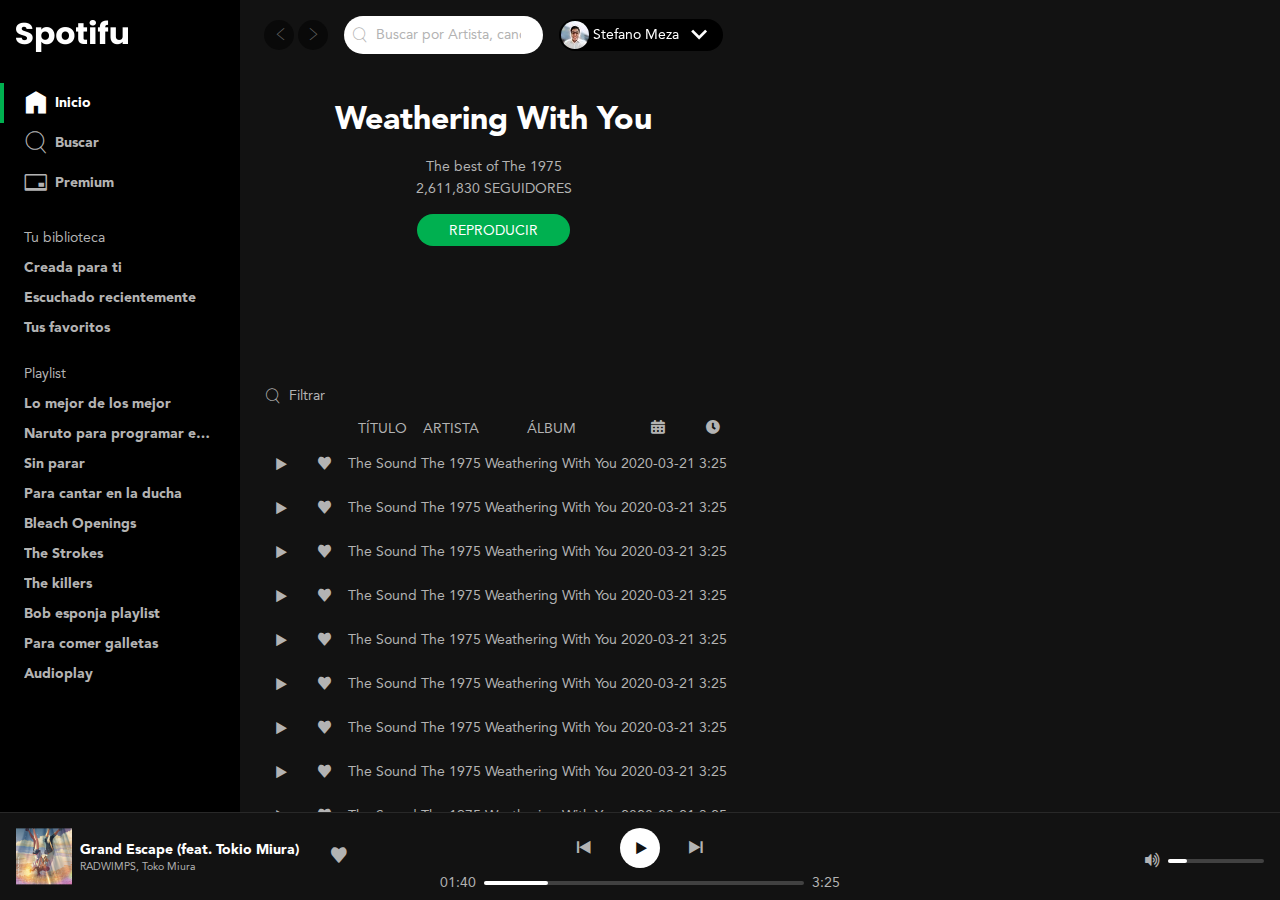
==== commit be34b605: "update: playlist.html" ====
--- a/playlist.html
+++ b/playlist.html
@@ -182,153 +182,212 @@
                                     <i class="icon-search" aria-hidden="true" ></i>
                                     <input type="search" placeholder="Filtrar">
                                 </form>
-                                <div class="playlist-list">
-                                    <div class="playlist-listHeader">
-                                        <h2 class="songList-headerHeadLine">TÍTULO</h2>
-                                        <h2 class="songList-headerHeadLine" >ARTISTA</h2>
-                                        <h2 class="songList-headerHeadLine">ÁLBUM</h2>
-                                        <div class="icons">
-                                            <i class="icon-calendar"></i>
-                                            <i class="icon-clock"></i>
-                                        </div>
-                                    </div>
-                                    <div class="playlist-listSongs">
-                                        <div class="playlist-listSong">
-                                            <div class="song-icons">
-                                                <button class="buttonIcon" aria-label="Reproducir" title="Reproducir">
-                                                    <i class="icon-play" aria-hidden="true"></i>
-                                                </button>
-                                                <button class="buttonIcon" aria-label="Me gusta" title="Me gusta">
-                                                    <i class="icon-heart" aria-hidden="true"></i>
-                                                </button>
-                                            </div>
-                                                <h3 class="playlist-listSongTitle">Live it up</h3>
-                                                <h3 class="playlist-listSongArtist">Nicky Jam</h3>
-                                                <h3 class="playlist-listSongAlbum">Weathering with you</h3>
-                                                <h3 class="playlist-listSongDate">2022-02-05</h3>
-                                                <h3 class="playlist-listSongDuration">3:25</h3>  
-                                        </div>
-                                        <div class="playlist-listSong">
-                                            <div class="song-icons">
-                                                <button class="buttonIcon" aria-label="Reproducir" title="Reproducir">
-                                                    <i class="icon-play" aria-hidden="true"></i>
-                                                </button>
-                                                <button class="buttonIcon" aria-label="Me gusta" title="Me gusta">
-                                                    <i class="icon-heart" aria-hidden="true"></i>
-                                                </button>
-                                            </div>
-                                                <h3 class="playlist-listSongTitle">Live it up</h3>
-                                                <h3 class="playlist-listSongArtist">Nicky Jam</h3>
-                                                <h3 class="playlist-listSongAlbum">Weathering with you</h3>
-                                                <h3 class="playlist-listSongDate">2022-02-05</h3>
-                                                <h3 class="playlist-listSongDuration">3:25</h3>  
-                                        </div>
-                                        <div class="playlist-listSong">
-                                            <div class="song-icons">
-                                                <button class="buttonIcon" aria-label="Reproducir" title="Reproducir">
-                                                    <i class="icon-play" aria-hidden="true"></i>
-                                                </button>
-                                                <button class="buttonIcon" aria-label="Me gusta" title="Me gusta">
-                                                    <i class="icon-heart" aria-hidden="true"></i>
-                                                </button>
-                                            </div>
-                                                <h3 class="playlist-listSongTitle">Live it up</h3>
-                                                <h3 class="playlist-listSongArtist">Nicky Jam</h3>
-                                                <h3 class="playlist-listSongAlbum">Weathering with you</h3>
-                                                <h3 class="playlist-listSongDate">2022-02-05</h3>
-                                                <h3 class="playlist-listSongDuration">3:25</h3>  
-                                        </div>
-                                        <div class="playlist-listSong">
-                                            <div class="song-icons">
-                                                <button class="buttonIcon" aria-label="Reproducir" title="Reproducir">
-                                                    <i class="icon-play" aria-hidden="true"></i>
-                                                </button>
-                                                <button class="buttonIcon" aria-label="Me gusta" title="Me gusta">
-                                                    <i class="icon-heart" aria-hidden="true"></i>
-                                                </button>
-                                            </div>
-                                                <h3 class="playlist-listSongTitle">Live it up</h3>
-                                                <h3 class="playlist-listSongArtist">Nicky Jam</h3>
-                                                <h3 class="playlist-listSongAlbum">Weathering with you</h3>
-                                                <h3 class="playlist-listSongDate">2022-02-05</h3>
-                                                <h3 class="playlist-listSongDuration">3:25</h3>  
-                                        </div>
-                                        <div class="playlist-listSong">
-                                            <div class="song-icons">
-                                                <button class="buttonIcon" aria-label="Reproducir" title="Reproducir">
-                                                    <i class="icon-play" aria-hidden="true"></i>
-                                                </button>
-                                                <button class="buttonIcon" aria-label="Me gusta" title="Me gusta">
-                                                    <i class="icon-heart" aria-hidden="true"></i>
-                                                </button>
-                                            </div>
-                                                <h3 class="playlist-listSongTitle">Live it up</h3>
-                                                <h3 class="playlist-listSongArtist">Nicky Jam</h3>
-                                                <h3 class="playlist-listSongAlbum">Weathering with you</h3>
-                                                <h3 class="playlist-listSongDate">2022-02-05</h3>
-                                                <h3 class="playlist-listSongDuration">3:25</h3>  
-                                        </div>
-                                        <div class="playlist-listSong">
-                                            <div class="song-icons">
-                                                <button class="buttonIcon" aria-label="Reproducir" title="Reproducir">
-                                                    <i class="icon-play" aria-hidden="true"></i>
-                                                </button>
-                                                <button class="buttonIcon" aria-label="Me gusta" title="Me gusta">
-                                                    <i class="icon-heart" aria-hidden="true"></i>
-                                                </button>
-                                            </div>
-                                                <h3 class="playlist-listSongTitle">Live it up</h3>
-                                                <h3 class="playlist-listSongArtist">Nicky Jam</h3>
-                                                <h3 class="playlist-listSongAlbum">Weathering with you</h3>
-                                                <h3 class="playlist-listSongDate">2022-02-05</h3>
-                                                <h3 class="playlist-listSongDuration">3:25</h3>  
-                                        </div>
-                                        <div class="playlist-listSong">
-                                            <div class="song-icons">
-                                                <button class="buttonIcon" aria-label="Reproducir" title="Reproducir">
-                                                    <i class="icon-play" aria-hidden="true"></i>
-                                                </button>
-                                                <button class="buttonIcon" aria-label="Me gusta" title="Me gusta">
-                                                    <i class="icon-heart" aria-hidden="true"></i>
-                                                </button>
-                                            </div>
-                                                <h3 class="playlist-listSongTitle">Live it up</h3>
-                                                <h3 class="playlist-listSongArtist">Nicky Jam</h3>
-                                                <h3 class="playlist-listSongAlbum">Weathering with you</h3>
-                                                <h3 class="playlist-listSongDate">2022-02-05</h3>
-                                                <h3 class="playlist-listSongDuration">3:25</h3>  
-                                        </div>
-                                        <div class="playlist-listSong">
-                                            <div class="song-icons">
-                                                <button class="buttonIcon" aria-label="Reproducir" title="Reproducir">
-                                                    <i class="icon-play" aria-hidden="true"></i>
-                                                </button>
-                                                <button class="buttonIcon" aria-label="Me gusta" title="Me gusta">
-                                                    <i class="icon-heart" aria-hidden="true"></i>
-                                                </button>
-                                            </div>
-                                                <h3 class="playlist-listSongTitle">Live it up</h3>
-                                                <h3 class="playlist-listSongArtist">Nicky Jam</h3>
-                                                <h3 class="playlist-listSongAlbum">Weathering with you</h3>
-                                                <h3 class="playlist-listSongDate">2022-02-05</h3>
-                                                <h3 class="playlist-listSongDuration">3:25</h3>  
-                                        </div>
-                                        <div class="playlist-listSong">
-                                            <div class="song-icons">
-                                                <button class="buttonIcon" aria-label="Reproducir" title="Reproducir">
-                                                    <i class="icon-play" aria-hidden="true"></i>
-                                                </button>
-                                                <button class="buttonIcon" aria-label="Me gusta" title="Me gusta">
-                                                    <i class="icon-heart" aria-hidden="true"></i>
-                                                </button>
-                                            </div>
-                                                <h3 class="playlist-listSongTitle">Live it up</h3>
-                                                <h3 class="playlist-listSongArtist">Nicky Jam</h3>
-                                                <h3 class="playlist-listSongAlbum">Weathering with you</h3>
-                                                <h3 class="playlist-listSongDate">2022-02-05</h3>
-                                                <h3 class="playlist-listSongDuration">3:25</h3>  
-                                        </div>
-                                    </div>
+                                <div class="playlist-table">
+                                        <table>
+                                            <tr>
+                                                <th></th>
+                                                <th></th>
+                                                <th>TÍTULO</th>
+                                                <th>ARTISTA</th>
+                                                <th>ÁLBUM</th>
+                                                <th>
+                                                    <i class="icon-calendar" aria-hidden="true"></i>
+                                                </th>
+                                                <th>
+                                                        <i class="icon-clock" aria-hidden="true"></i>
+                                                </th>
+                                            </tr>
+                                            <tr>
+                                                <td>
+                                                    <button class="buttonIcon" aria-label="Reproducir" title="Reproducir">
+                                                        <i class="icon-play" aria-hidden="true"></i>
+                                                    </button>
+                                                </td>
+                                                <td>
+                                                    <button class="buttonIcon" aria-label="Me gusta">
+                                                        <i class="icon-heart" aria-hidden="true"></i>
+                                                    </button>
+                                                </td>
+                                                <td>The Sound</td>
+                                                <td>The 1975</td>
+                                                <td>Weathering With You</td>
+                                                <td>2020-03-21</td>
+                                                <td>3:25</td>
+                                            </tr>
+                                            <tr>
+                                                <td>
+                                                    <button class="buttonIcon" aria-label="Reproducir" title="Reproducir">
+                                                        <i class="icon-play" aria-hidden="true"></i>
+                                                    </button>
+                                                </td>
+                                                <td>
+                                                    <button class="buttonIcon" aria-label="Me gusta">
+                                                        <i class="icon-heart" aria-hidden="true"></i>
+                                                    </button>
+                                                </td>
+                                                <td>The Sound</td>
+                                                <td>The 1975</td>
+                                                <td>Weathering With You</td>
+                                                <td>2020-03-21</td>
+                                                <td>3:25</td>
+                                            </tr>
+                                            <tr>
+                                                <td>
+                                                    <button class="buttonIcon" aria-label="Reproducir" title="Reproducir">
+                                                        <i class="icon-play" aria-hidden="true"></i>
+                                                    </button>
+                                                </td>
+                                                <td>
+                                                    <button class="buttonIcon" aria-label="Me gusta">
+                                                        <i class="icon-heart" aria-hidden="true"></i>
+                                                    </button>
+                                                </td>
+                                                <td>The Sound</td>
+                                                <td>The 1975</td>
+                                                <td>Weathering With You</td>
+                                                <td>2020-03-21</td>
+                                                <td>3:25</td>
+                                            </tr>
+                                            <tr>
+                                                <td>
+                                                    <button class="buttonIcon" aria-label="Reproducir" title="Reproducir">
+                                                        <i class="icon-play" aria-hidden="true"></i>
+                                                    </button>
+                                                </td>
+                                                <td>
+                                                    <button class="buttonIcon" aria-label="Me gusta">
+                                                        <i class="icon-heart" aria-hidden="true"></i>
+                                                    </button>
+                                                </td>
+                                                <td>The Sound</td>
+                                                <td>The 1975</td>
+                                                <td>Weathering With You</td>
+                                                <td>2020-03-21</td>
+                                                <td>3:25</td>
+                                            </tr>
+                                            <tr>
+                                                <td>
+                                                    <button class="buttonIcon" aria-label="Reproducir" title="Reproducir">
+                                                        <i class="icon-play" aria-hidden="true"></i>
+                                                    </button>
+                                                </td>
+                                                <td>
+                                                    <button class="buttonIcon" aria-label="Me gusta">
+                                                        <i class="icon-heart" aria-hidden="true"></i>
+                                                    </button>
+                                                </td>
+                                                <td>The Sound</td>
+                                                <td>The 1975</td>
+                                                <td>Weathering With You</td>
+                                                <td>2020-03-21</td>
+                                                <td>3:25</td>
+                                            </tr>
+                                            <tr>
+                                                <td>
+                                                    <button class="buttonIcon" aria-label="Reproducir" title="Reproducir">
+                                                        <i class="icon-play" aria-hidden="true"></i>
+                                                    </button>
+                                                </td>
+                                                <td>
+                                                    <button class="buttonIcon" aria-label="Me gusta">
+                                                        <i class="icon-heart" aria-hidden="true"></i>
+                                                    </button>
+                                                </td>
+                                                <td>The Sound</td>
+                                                <td>The 1975</td>
+                                                <td>Weathering With You</td>
+                                                <td>2020-03-21</td>
+                                                <td>3:25</td>
+                                            </tr>
+                                            <tr>
+                                                <td>
+                                                    <button class="buttonIcon" aria-label="Reproducir" title="Reproducir">
+                                                        <i class="icon-play" aria-hidden="true"></i>
+                                                    </button>
+                                                </td>
+                                                <td>
+                                                    <button class="buttonIcon" aria-label="Me gusta">
+                                                        <i class="icon-heart" aria-hidden="true"></i>
+                                                    </button>
+                                                </td>
+                                                <td>The Sound</td>
+                                                <td>The 1975</td>
+                                                <td>Weathering With You</td>
+                                                <td>2020-03-21</td>
+                                                <td>3:25</td>
+                                            </tr>
+                                            <tr>
+                                                <td>
+                                                    <button class="buttonIcon" aria-label="Reproducir" title="Reproducir">
+                                                        <i class="icon-play" aria-hidden="true"></i>
+                                                    </button>
+                                                </td>
+                                                <td>
+                                                    <button class="buttonIcon" aria-label="Me gusta">
+                                                        <i class="icon-heart" aria-hidden="true"></i>
+                                                    </button>
+                                                </td>
+                                                <td>The Sound</td>
+                                                <td>The 1975</td>
+                                                <td>Weathering With You</td>
+                                                <td>2020-03-21</td>
+                                                <td>3:25</td>
+                                            </tr>
+                                            <tr>
+                                                <td>
+                                                    <button class="buttonIcon" aria-label="Reproducir" title="Reproducir">
+                                                        <i class="icon-play" aria-hidden="true"></i>
+                                                    </button>
+                                                </td>
+                                                <td>
+                                                    <button class="buttonIcon" aria-label="Me gusta">
+                                                        <i class="icon-heart" aria-hidden="true"></i>
+                                                    </button>
+                                                </td>
+                                                <td>The Sound</td>
+                                                <td>The 1975</td>
+                                                <td>Weathering With You</td>
+                                                <td>2020-03-21</td>
+                                                <td>3:25</td>
+                                            </tr>
+                                            <tr>
+                                                <td>
+                                                    <button class="buttonIcon" aria-label="Reproducir" title="Reproducir">
+                                                        <i class="icon-play" aria-hidden="true"></i>
+                                                    </button>
+                                                </td>
+                                                <td>
+                                                    <button class="buttonIcon" aria-label="Me gusta">
+                                                        <i class="icon-heart" aria-hidden="true"></i>
+                                                    </button>
+                                                </td>
+                                                <td>The Sound</td>
+                                                <td>The 1975</td>
+                                                <td>Weathering With You</td>
+                                                <td>2020-03-21</td>
+                                                <td>3:25</td>
+                                            </tr>
+                                            <tr>
+                                                <td>
+                                                    <button class="buttonIcon" aria-label="Reproducir" title="Reproducir">
+                                                        <i class="icon-play" aria-hidden="true"></i>
+                                                    </button>
+                                                </td>
+                                                <td>
+                                                    <button class="buttonIcon" aria-label="Me gusta">
+                                                        <i class="icon-heart" aria-hidden="true"></i>
+                                                    </button>
+                                                </td>
+                                                <td>The Sound</td>
+                                                <td>The 1975</td>
+                                                <td>Weathering With You</td>
+                                                <td>2020-03-21</td>
+                                                <td>3:25</td>
+                                            </tr>
+
+                                        </table>
+                                    
+
                                 </div>
                             </div>
                         </section>
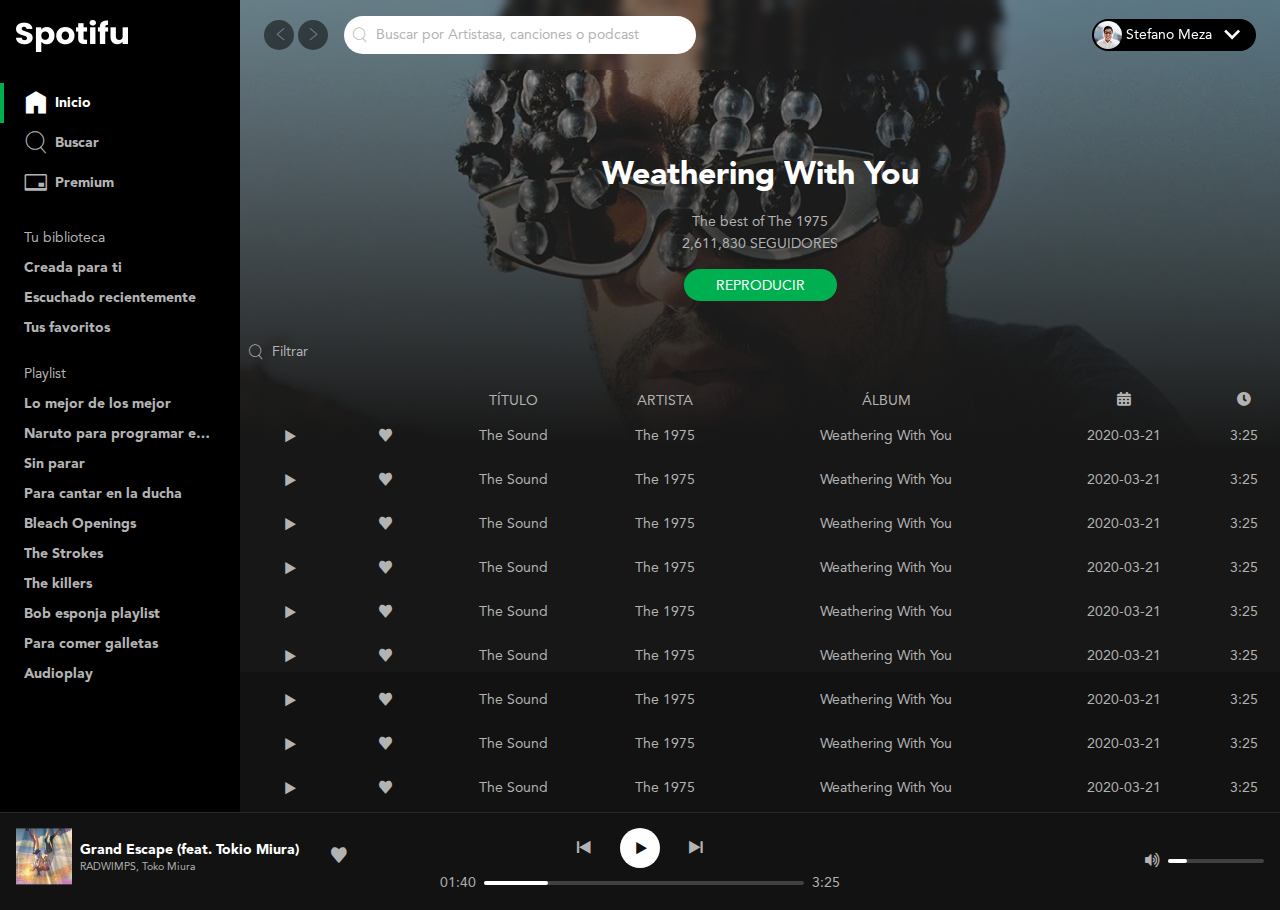
==== commit ce55f533: "update&finished: playlist.html" ====
--- a/playlist.html
+++ b/playlist.html
@@ -135,8 +135,9 @@
                     </nav>
                 </div>
             </div>
+            
             <div class="layout-main">
-                <div class="page-block">
+                <div class="background">
                     <div class="sticky">
                         <div class="page-block">
                             <header  class="header " aria-label="Barra superior y menú del usuario">
@@ -150,7 +151,7 @@
                                 </div>
                                 <form class="search" role="search" aria-label="Buscar por Artista, canciones o podcast" >
                                     <i class="icon-search" aria-hidden="true" ></i>
-                                    <input type="search" placeholder="Buscar por Artista, canciones o podcast">
+                                    <input type="search" placeholder="Buscar por Artistasa, canciones o podcast">
                                 </form>
                                 <div class="user">
                                     <div class="user-container">
@@ -158,7 +159,7 @@
                                             <img src="img/profile.jpg" alt="Foto de Perfil Usuario Piero Meza">
                                         </div>
                                         <span class="user-name">Stefano Meza</span>
-                                       
+                                        
                                     </div>
                                     <i class="icon-vector"></i>
                                 </div>
@@ -183,218 +184,268 @@
                                     <input type="search" placeholder="Filtrar">
                                 </form>
                                 <div class="playlist-table">
-                                        <table>
-                                            <tr>
-                                                <th></th>
-                                                <th></th>
-                                                <th>TÍTULO</th>
-                                                <th>ARTISTA</th>
-                                                <th>ÁLBUM</th>
-                                                <th>
-                                                    <i class="icon-calendar" aria-hidden="true"></i>
-                                                </th>
-                                                <th>
-                                                        <i class="icon-clock" aria-hidden="true"></i>
-                                                </th>
-                                            </tr>
-                                            <tr>
-                                                <td>
-                                                    <button class="buttonIcon" aria-label="Reproducir" title="Reproducir">
-                                                        <i class="icon-play" aria-hidden="true"></i>
-                                                    </button>
-                                                </td>
-                                                <td>
-                                                    <button class="buttonIcon" aria-label="Me gusta">
-                                                        <i class="icon-heart" aria-hidden="true"></i>
-                                                    </button>
-                                                </td>
-                                                <td>The Sound</td>
-                                                <td>The 1975</td>
-                                                <td>Weathering With You</td>
-                                                <td>2020-03-21</td>
-                                                <td>3:25</td>
-                                            </tr>
-                                            <tr>
-                                                <td>
-                                                    <button class="buttonIcon" aria-label="Reproducir" title="Reproducir">
-                                                        <i class="icon-play" aria-hidden="true"></i>
-                                                    </button>
-                                                </td>
-                                                <td>
-                                                    <button class="buttonIcon" aria-label="Me gusta">
-                                                        <i class="icon-heart" aria-hidden="true"></i>
-                                                    </button>
-                                                </td>
-                                                <td>The Sound</td>
-                                                <td>The 1975</td>
-                                                <td>Weathering With You</td>
-                                                <td>2020-03-21</td>
-                                                <td>3:25</td>
-                                            </tr>
-                                            <tr>
-                                                <td>
-                                                    <button class="buttonIcon" aria-label="Reproducir" title="Reproducir">
-                                                        <i class="icon-play" aria-hidden="true"></i>
-                                                    </button>
-                                                </td>
-                                                <td>
-                                                    <button class="buttonIcon" aria-label="Me gusta">
-                                                        <i class="icon-heart" aria-hidden="true"></i>
-                                                    </button>
-                                                </td>
-                                                <td>The Sound</td>
-                                                <td>The 1975</td>
-                                                <td>Weathering With You</td>
-                                                <td>2020-03-21</td>
-                                                <td>3:25</td>
-                                            </tr>
-                                            <tr>
-                                                <td>
-                                                    <button class="buttonIcon" aria-label="Reproducir" title="Reproducir">
-                                                        <i class="icon-play" aria-hidden="true"></i>
-                                                    </button>
-                                                </td>
-                                                <td>
-                                                    <button class="buttonIcon" aria-label="Me gusta">
-                                                        <i class="icon-heart" aria-hidden="true"></i>
-                                                    </button>
-                                                </td>
-                                                <td>The Sound</td>
-                                                <td>The 1975</td>
-                                                <td>Weathering With You</td>
-                                                <td>2020-03-21</td>
-                                                <td>3:25</td>
-                                            </tr>
-                                            <tr>
-                                                <td>
-                                                    <button class="buttonIcon" aria-label="Reproducir" title="Reproducir">
-                                                        <i class="icon-play" aria-hidden="true"></i>
-                                                    </button>
-                                                </td>
-                                                <td>
-                                                    <button class="buttonIcon" aria-label="Me gusta">
-                                                        <i class="icon-heart" aria-hidden="true"></i>
-                                                    </button>
-                                                </td>
-                                                <td>The Sound</td>
-                                                <td>The 1975</td>
-                                                <td>Weathering With You</td>
-                                                <td>2020-03-21</td>
-                                                <td>3:25</td>
-                                            </tr>
-                                            <tr>
-                                                <td>
-                                                    <button class="buttonIcon" aria-label="Reproducir" title="Reproducir">
-                                                        <i class="icon-play" aria-hidden="true"></i>
-                                                    </button>
-                                                </td>
-                                                <td>
-                                                    <button class="buttonIcon" aria-label="Me gusta">
-                                                        <i class="icon-heart" aria-hidden="true"></i>
-                                                    </button>
-                                                </td>
-                                                <td>The Sound</td>
-                                                <td>The 1975</td>
-                                                <td>Weathering With You</td>
-                                                <td>2020-03-21</td>
-                                                <td>3:25</td>
-                                            </tr>
-                                            <tr>
-                                                <td>
-                                                    <button class="buttonIcon" aria-label="Reproducir" title="Reproducir">
-                                                        <i class="icon-play" aria-hidden="true"></i>
-                                                    </button>
-                                                </td>
-                                                <td>
-                                                    <button class="buttonIcon" aria-label="Me gusta">
-                                                        <i class="icon-heart" aria-hidden="true"></i>
-                                                    </button>
-                                                </td>
-                                                <td>The Sound</td>
-                                                <td>The 1975</td>
-                                                <td>Weathering With You</td>
-                                                <td>2020-03-21</td>
-                                                <td>3:25</td>
-                                            </tr>
-                                            <tr>
-                                                <td>
-                                                    <button class="buttonIcon" aria-label="Reproducir" title="Reproducir">
-                                                        <i class="icon-play" aria-hidden="true"></i>
-                                                    </button>
-                                                </td>
-                                                <td>
-                                                    <button class="buttonIcon" aria-label="Me gusta">
-                                                        <i class="icon-heart" aria-hidden="true"></i>
-                                                    </button>
-                                                </td>
-                                                <td>The Sound</td>
-                                                <td>The 1975</td>
-                                                <td>Weathering With You</td>
-                                                <td>2020-03-21</td>
-                                                <td>3:25</td>
-                                            </tr>
-                                            <tr>
-                                                <td>
-                                                    <button class="buttonIcon" aria-label="Reproducir" title="Reproducir">
-                                                        <i class="icon-play" aria-hidden="true"></i>
-                                                    </button>
-                                                </td>
-                                                <td>
-                                                    <button class="buttonIcon" aria-label="Me gusta">
-                                                        <i class="icon-heart" aria-hidden="true"></i>
-                                                    </button>
-                                                </td>
-                                                <td>The Sound</td>
-                                                <td>The 1975</td>
-                                                <td>Weathering With You</td>
-                                                <td>2020-03-21</td>
-                                                <td>3:25</td>
-                                            </tr>
-                                            <tr>
-                                                <td>
-                                                    <button class="buttonIcon" aria-label="Reproducir" title="Reproducir">
-                                                        <i class="icon-play" aria-hidden="true"></i>
-                                                    </button>
-                                                </td>
-                                                <td>
-                                                    <button class="buttonIcon" aria-label="Me gusta">
-                                                        <i class="icon-heart" aria-hidden="true"></i>
-                                                    </button>
-                                                </td>
-                                                <td>The Sound</td>
-                                                <td>The 1975</td>
-                                                <td>Weathering With You</td>
-                                                <td>2020-03-21</td>
-                                                <td>3:25</td>
-                                            </tr>
-                                            <tr>
-                                                <td>
-                                                    <button class="buttonIcon" aria-label="Reproducir" title="Reproducir">
-                                                        <i class="icon-play" aria-hidden="true"></i>
-                                                    </button>
-                                                </td>
-                                                <td>
-                                                    <button class="buttonIcon" aria-label="Me gusta">
-                                                        <i class="icon-heart" aria-hidden="true"></i>
-                                                    </button>
-                                                </td>
-                                                <td>The Sound</td>
-                                                <td>The 1975</td>
-                                                <td>Weathering With You</td>
-                                                <td>2020-03-21</td>
-                                                <td>3:25</td>
-                                            </tr>
-
-                                        </table>
+                                    <table>
+                                        <tr>
+                                            <th></th>
+                                            <th></th>
+                                            <th>TÍTULO</th>
+                                            <th>ARTISTA</th>
+                                            <th>ÁLBUM</th>
+                                            <th>
+                                                <i class="icon-calendar" aria-hidden="true"></i>
+                                            </th>
+                                            <th>
+                                                <i class="icon-clock" aria-hidden="true"></i>
+                                            </th>
+                                        </tr>
+                                        <tr>
+                                            <td>
+                                                <button class="buttonIcon" aria-label="Reproducir" title="Reproducir">
+                                                    <i class="icon-play" aria-hidden="true"></i>
+                                                </button>
+                                            </td>
+                                            <td>
+                                                <button class="buttonIcon" aria-label="Me gusta">
+                                                    <i class="icon-heart" aria-hidden="true"></i>
+                                                </button>
+                                            </td>
+                                            <td>The Sound</td>
+                                            <td>The 1975</td>
+                                            <td>Weathering With You</td>
+                                            <td>2020-03-21</td>
+                                            <td>3:25</td>
+                                        </tr>
+                                        <tr>
+                                            <td>
+                                                <button class="buttonIcon" aria-label="Reproducir" title="Reproducir">
+                                                    <i class="icon-play" aria-hidden="true"></i>
+                                                </button>
+                                            </td>
+                                            <td>
+                                                <button class="buttonIcon" aria-label="Me gusta">
+                                                    <i class="icon-heart" aria-hidden="true"></i>
+                                                </button>
+                                            </td>
+                                            <td>The Sound</td>
+                                            <td>The 1975</td>
+                                            <td>Weathering With You</td>
+                                            <td>2020-03-21</td>
+                                            <td>3:25</td>
+                                        </tr>
+                                        <tr>
+                                            <td>
+                                                <button class="buttonIcon" aria-label="Reproducir" title="Reproducir">
+                                                    <i class="icon-play" aria-hidden="true"></i>
+                                                </button>
+                                            </td>
+                                            <td>
+                                                <button class="buttonIcon" aria-label="Me gusta">
+                                                    <i class="icon-heart" aria-hidden="true"></i>
+                                                </button>
+                                            </td>
+                                            <td>The Sound</td>
+                                            <td>The 1975</td>
+                                            <td>Weathering With You</td>
+                                            <td>2020-03-21</td>
+                                            <td>3:25</td>
+                                        </tr>
+                                        <tr>
+                                            <td>
+                                                <button class="buttonIcon" aria-label="Reproducir" title="Reproducir">
+                                                    <i class="icon-play" aria-hidden="true"></i>
+                                                </button>
+                                            </td>
+                                            <td>
+                                                <button class="buttonIcon" aria-label="Me gusta">
+                                                    <i class="icon-heart" aria-hidden="true"></i>
+                                                </button>
+                                            </td>
+                                            <td>The Sound</td>
+                                            <td>The 1975</td>
+                                            <td>Weathering With You</td>
+                                            <td>2020-03-21</td>
+                                            <td>3:25</td>
+                                        </tr>
+                                        <tr>
+                                            <td>
+                                                <button class="buttonIcon" aria-label="Reproducir" title="Reproducir">
+                                                    <i class="icon-play" aria-hidden="true"></i>
+                                                </button>
+                                            </td>
+                                            <td>
+                                                <button class="buttonIcon" aria-label="Me gusta">
+                                                    <i class="icon-heart" aria-hidden="true"></i>
+                                                </button>
+                                            </td>
+                                            <td>The Sound</td>
+                                            <td>The 1975</td>
+                                            <td>Weathering With You</td>
+                                            <td>2020-03-21</td>
+                                            <td>3:25</td>
+                                        </tr>
+                                        <tr>
+                                            <td>
+                                                <button class="buttonIcon" aria-label="Reproducir" title="Reproducir">
+                                                    <i class="icon-play" aria-hidden="true"></i>
+                                                </button>
+                                            </td>
+                                            <td>
+                                                <button class="buttonIcon" aria-label="Me gusta">
+                                                    <i class="icon-heart" aria-hidden="true"></i>
+                                                </button>
+                                            </td>
+                                            <td>The Sound</td>
+                                            <td>The 1975</td>
+                                            <td>Weathering With You</td>
+                                            <td>2020-03-21</td>
+                                            <td>3:25</td>
+                                        </tr>
+                                        <tr>
+                                            <td>
+                                                <button class="buttonIcon" aria-label="Reproducir" title="Reproducir">
+                                                    <i class="icon-play" aria-hidden="true"></i>
+                                                </button>
+                                            </td>
+                                            <td>
+                                                <button class="buttonIcon" aria-label="Me gusta">
+                                                    <i class="icon-heart" aria-hidden="true"></i>
+                                                </button>
+                                            </td>
+                                            <td>The Sound</td>
+                                            <td>The 1975</td>
+                                            <td>Weathering With You</td>
+                                            <td>2020-03-21</td>
+                                            <td>3:25</td>
+                                        </tr>
+                                        <tr>
+                                            <td>
+                                                <button class="buttonIcon" aria-label="Reproducir" title="Reproducir">
+                                                    <i class="icon-play" aria-hidden="true"></i>
+                                                </button>
+                                            </td>
+                                            <td>
+                                                <button class="buttonIcon" aria-label="Me gusta">
+                                                    <i class="icon-heart" aria-hidden="true"></i>
+                                                </button>
+                                            </td>
+                                            <td>The Sound</td>
+                                            <td>The 1975</td>
+                                            <td>Weathering With You</td>
+                                            <td>2020-03-21</td>
+                                            <td>3:25</td>
+                                        </tr>
+                                        <tr>
+                                            <td>
+                                                <button class="buttonIcon" aria-label="Reproducir" title="Reproducir">
+                                                    <i class="icon-play" aria-hidden="true"></i>
+                                                </button>
+                                            </td>
+                                            <td>
+                                                <button class="buttonIcon" aria-label="Me gusta">
+                                                    <i class="icon-heart" aria-hidden="true"></i>
+                                                </button>
+                                            </td>
+                                            <td>The Sound</td>
+                                            <td>The 1975</td>
+                                            <td>Weathering With You</td>
+                                            <td>2020-03-21</td>
+                                            <td>3:25</td>
+                                        </tr>
+                                        <tr>
+                                            <td>
+                                                <button class="buttonIcon" aria-label="Reproducir" title="Reproducir">
+                                                    <i class="icon-play" aria-hidden="true"></i>
+                                                </button>
+                                            </td>
+                                            <td>
+                                                <button class="buttonIcon" aria-label="Me gusta">
+                                                    <i class="icon-heart" aria-hidden="true"></i>
+                                                </button>
+                                            </td>
+                                            <td>The Sound</td>
+                                            <td>The 1975</td>
+                                            <td>Weathering With You</td>
+                                            <td>2020-03-21</td>
+                                            <td>3:25</td>
+                                        </tr>
+                                        <tr>
+                                            <td>
+                                                <button class="buttonIcon" aria-label="Reproducir" title="Reproducir">
+                                                    <i class="icon-play" aria-hidden="true"></i>
+                                                </button>
+                                            </td>
+                                            <td>
+                                                <button class="buttonIcon" aria-label="Me gusta">
+                                                    <i class="icon-heart" aria-hidden="true"></i>
+                                                </button>
+                                            </td>
+                                            <td>The Sound</td>
+                                            <td>The 1975</td>
+                                            <td>Weathering With You</td>
+                                            <td>2020-03-21</td>
+                                            <td>3:25</td>
+                                        </tr>
+                                        <tr>
+                                            <td>
+                                                <button class="buttonIcon" aria-label="Reproducir" title="Reproducir">
+                                                    <i class="icon-play" aria-hidden="true"></i>
+                                                </button>
+                                            </td>
+                                            <td>
+                                                <button class="buttonIcon" aria-label="Me gusta">
+                                                    <i class="icon-heart" aria-hidden="true"></i>
+                                                </button>
+                                            </td>
+                                            <td>The Sound</td>
+                                            <td>The 1975</td>
+                                            <td>Weathering With You</td>
+                                            <td>2020-03-21</td>
+                                            <td>3:25</td>
+                                        </tr>
+                                        <tr>
+                                            <td>
+                                                <button class="buttonIcon" aria-label="Reproducir" title="Reproducir">
+                                                    <i class="icon-play" aria-hidden="true"></i>
+                                                </button>
+                                            </td>
+                                            <td>
+                                                <button class="buttonIcon" aria-label="Me gusta">
+                                                    <i class="icon-heart" aria-hidden="true"></i>
+                                                </button>
+                                            </td>
+                                            <td>The Sound</td>
+                                            <td>The 1975</td>
+                                            <td>Weathering With You</td>
+                                            <td>2020-03-21</td>
+                                            <td>3:25</td>
+                                        </tr>
+                                        <tr>
+                                            <td>
+                                                <button class="buttonIcon" aria-label="Reproducir" title="Reproducir">
+                                                    <i class="icon-play" aria-hidden="true"></i>
+                                                </button>
+                                            </td>
+                                            <td>
+                                                <button class="buttonIcon" aria-label="Me gusta">
+                                                    <i class="icon-heart" aria-hidden="true"></i>
+                                                </button>
+                                            </td>
+                                            <td>The Sound</td>
+                                            <td>The 1975</td>
+                                            <td>Weathering With You</td>
+                                            <td>2020-03-21</td>
+                                            <td>3:25</td>
+                                        </tr>
+                                    </table>
                                     
-
+                                    
                                 </div>
                             </div>
                         </section>
-
                     </main>
                 </div>
             </div>
+        </div>
             
         </div>
         <div class="layout-block">
